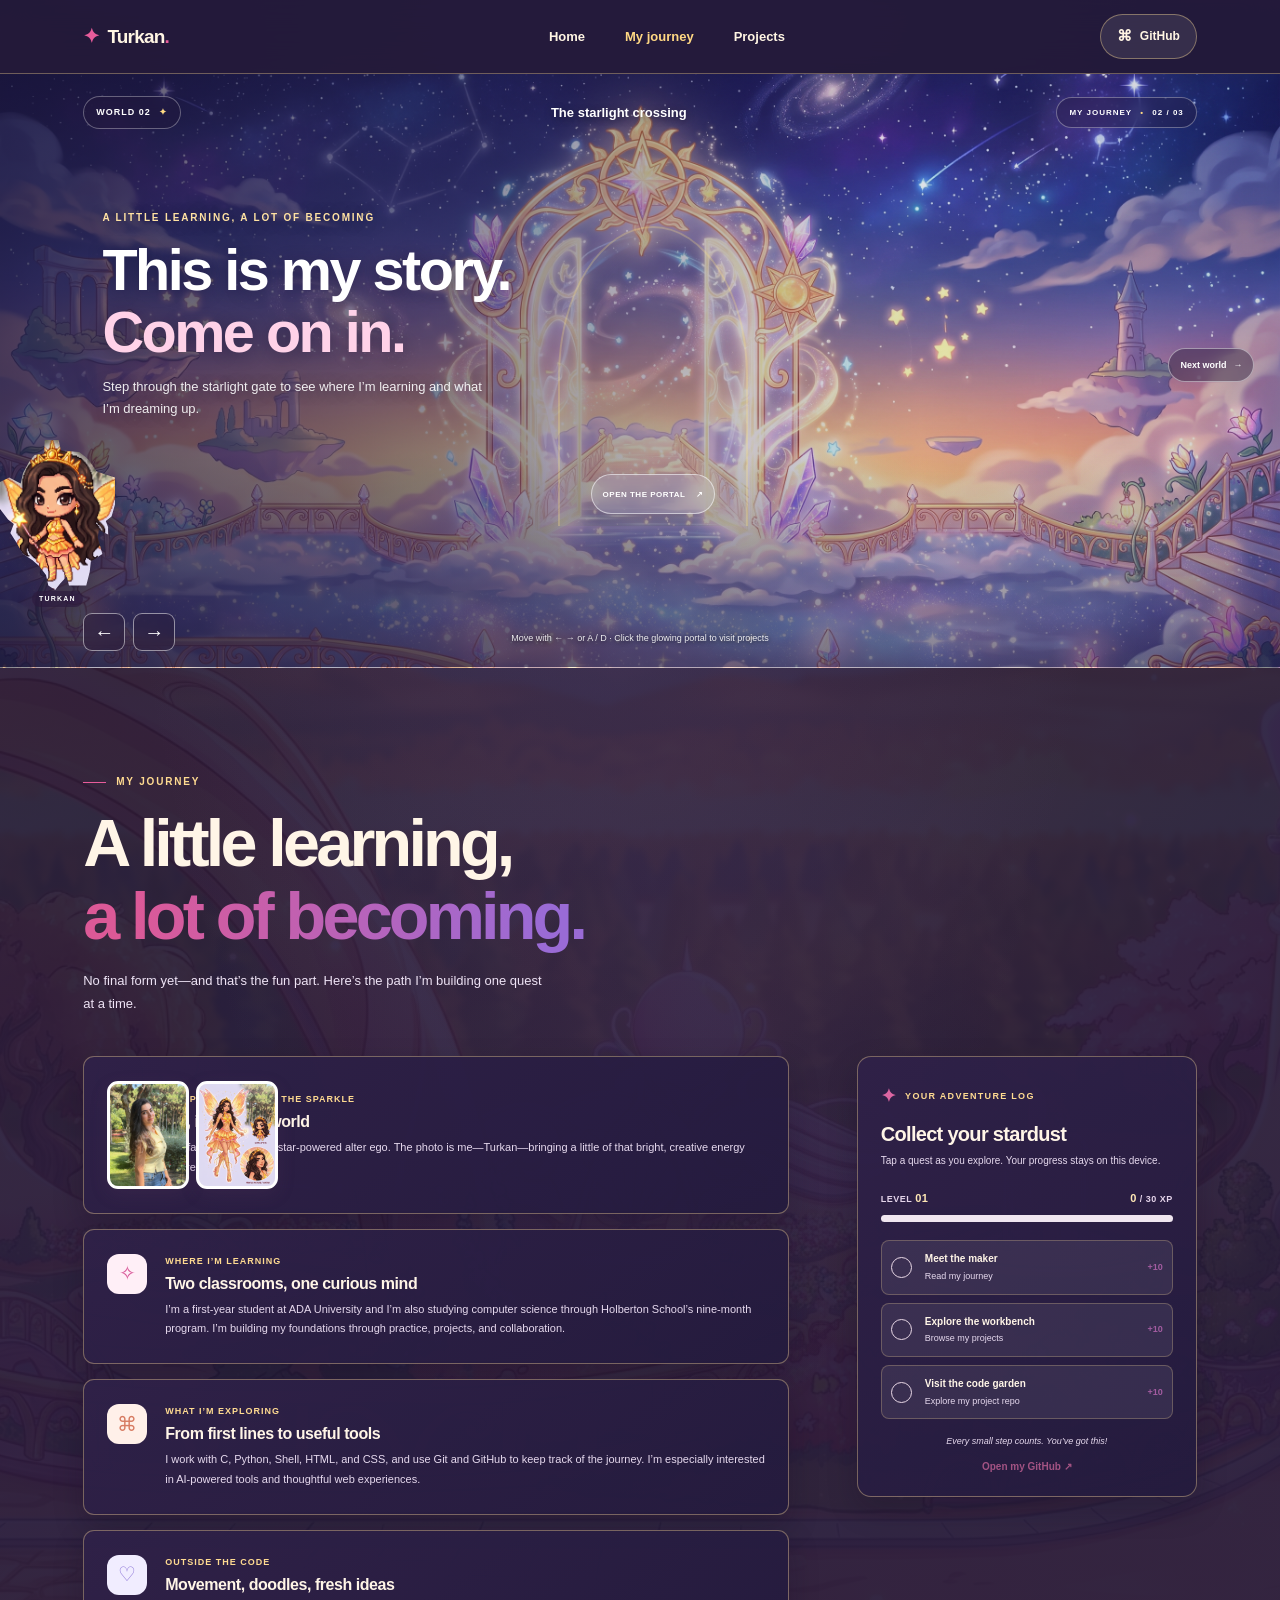
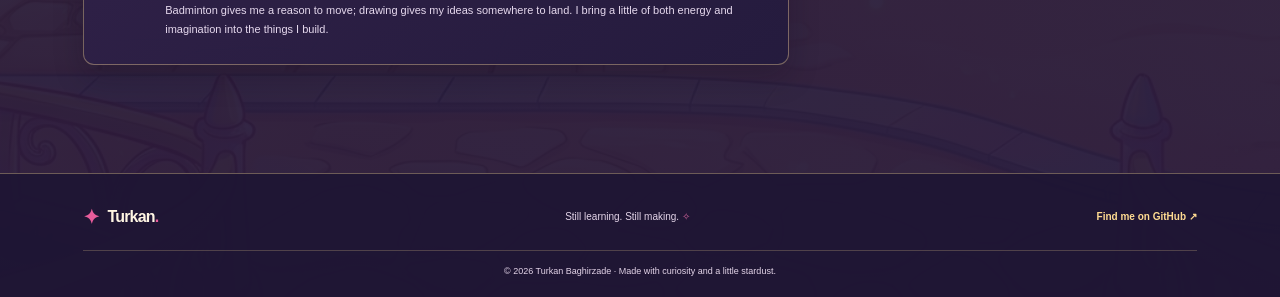
==== about.html @ 83464d4b "add" ====
<!doctype html>
<html lang="en">
  <head>
    <meta charset="utf-8">
    <meta name="viewport" content="width=device-width, initial-scale=1">
    <meta name="theme-color" content="#fff8fc">
    <meta name="description" content="Meet Turkan Baghirzade: a computer science student, builder, and future AI tools creator.">
    <title>My Journey | Turkan Baghirzade</title>
    <link rel="icon" href="assets/fairy-avatar.svg" type="image/svg+xml">
    <link rel="stylesheet" href="styles.css?v=7">
    <script src="script.js" defer></script>
    <script src="game.js?v=5" defer></script>
  </head>
  <body data-stage="about" data-next="projects.html">
    <a class="skip-link" href="#main">Skip to content</a>
    <header class="site-header">
      <a class="wordmark" href="index.html" aria-label="Turkan Baghirzade, home">
        <span class="wordmark-star" aria-hidden="true">✦</span>
        <span>Turkan<span class="wordmark-dot">.</span></span>
      </a>
      <nav class="site-nav" aria-label="Main navigation">
        <a href="index.html">Home</a>
        <a href="about.html" aria-current="page">My journey</a>
        <a href="projects.html">Projects</a>
      </nav>
      <a class="github-link" href="https://github.com/TurkanBaghirzade/TurkanBaghirzade.github.io" target="_blank" rel="noopener noreferrer">
        <span aria-hidden="true">⌘</span> GitHub
      </a>
    </header>

    <main id="main">
      <section class="game-stage portal-stage" aria-labelledby="stage-title">
        <div class="game-hud">
          <span class="world-badge">WORLD 02 <span aria-hidden="true">✦</span></span>
          <span class="hud-title">The starlight crossing</span>
          <span class="hud-progress">MY JOURNEY <span aria-hidden="true">•</span> 02 / 03</span>
        </div>
        <div class="stage-copy">
          <p class="stage-kicker">A little learning, a lot of becoming</p>
          <h1 id="stage-title">This is my story.<br><span>Come on in.</span></h1>
          <p>Step through the starlight gate to see where I’m learning and what I’m dreaming up.</p>
        </div>
        <a class="portal-door" href="projects.html" data-game-link aria-label="Open the magic portal and enter the projects world">
          <span class="portal-ring" aria-hidden="true"></span>
          <span class="portal-label">OPEN THE PORTAL <span aria-hidden="true">↗</span></span>
        </a>
        <div class="fairy-player" data-player role="img" aria-label="Turkan’s sparkly fairy character from her concept art">
          <img src="assets/turkan-fairy.png" alt="">
          <span class="player-name">TURKAN</span>
        </div>
        <div class="stage-controls" aria-label="Fairy movement controls">
          <button type="button" class="move-button" data-move="left" aria-label="Move fairy left">←</button>
          <button type="button" class="move-button" data-move="right" aria-label="Move fairy right">→</button>
        </div>
        <p class="controls-hint" id="controls-hint">Move with ← → or A / D · Click the glowing portal to visit projects</p>
        <a class="edge-hint" href="projects.html" data-game-link>Next world <span aria-hidden="true">→</span></a>
        <p class="stage-live" aria-live="polite"></p>
      </section>
      <section class="journey section-wrap page-section" id="about" aria-labelledby="journey-title">
        <div class="section-heading">
          <p class="eyebrow"><span class="eyebrow-line"></span> My journey</p>
          <h1 class="page-title" id="journey-title">A little learning,<br><span class="gradient-text">a lot of becoming.</span></h1>
          <p class="section-lead">No final form yet—and that’s the fun part. Here’s the path I’m building one quest at a time.</p>
        </div>
        <div class="journey-layout">
          <div class="journey-story">
            <article class="story-card about-photo-card">
              <div class="identity-images" aria-label="Turkan in real life and as a fairy">
                <div class="real-portrait">
                <img src="picture/Turkan.jpeg" alt="Turkan outdoors, wearing a yellow top">
                </div>
                <img class="fairy-reference" src="picture/personality.jpeg" alt="Turkan’s sparkly fairy character concept">
              </div>
              <div>
                <p class="card-kicker">The person behind the sparkle</p>
                <h2>Me, in the real world</h2>
                <p>The fairy is my playful, star-powered alter ego. The photo is me—Turkan—bringing a little of that bright, creative energy into real life.</p>
              </div>
            </article>
            <article class="story-card">
              <span class="story-icon" aria-hidden="true">✧</span>
              <div>
                <p class="card-kicker">Where I’m learning</p>
                <h2>Two classrooms, one curious mind</h2>
                <p>I’m a first-year student at ADA University and I’m also studying computer science through Holberton School’s nine-month program. I’m building my foundations through practice, projects, and collaboration.</p>
              </div>
            </article>
            <article class="story-card">
              <span class="story-icon story-icon-peach" aria-hidden="true">⌘</span>
              <div>
                <p class="card-kicker">What I’m exploring</p>
                <h2>From first lines to useful tools</h2>
                <p>I work with C, Python, Shell, HTML, and CSS, and use Git and GitHub to keep track of the journey. I’m especially interested in AI-powered tools and thoughtful web experiences.</p>
              </div>
            </article>
            <article class="story-card">
              <span class="story-icon story-icon-lilac" aria-hidden="true">♡</span>
              <div>
                <p class="card-kicker">Outside the code</p>
                <h2>Movement, doodles, fresh ideas</h2>
                <p>Badminton gives me a reason to move; drawing gives my ideas somewhere to land. I bring a little of both energy and imagination into the things I build.</p>
              </div>
            </article>
          </div>
          <aside class="quest-panel" aria-labelledby="quest-title">
            <div class="quest-topline"><span class="quest-emblem" aria-hidden="true">✦</span><span>YOUR ADVENTURE LOG</span></div>
            <h2 id="quest-title">Collect your stardust</h2>
            <p class="quest-instructions">Tap a quest as you explore. Your progress stays on this device.</p>
            <div class="level-row"><span>LEVEL <strong id="level-number">01</strong></span><span><strong id="xp-count">0</strong> / 30 XP</span></div>
            <div class="xp-track" role="progressbar" aria-label="Stardust progress to next level" aria-valuemin="0" aria-valuemax="30" aria-valuenow="0" id="xp-progress"><span id="xp-fill"></span></div>
            <div class="quest-list">
              <button class="quest-item" type="button" data-quest="about" data-xp="10" aria-pressed="false">
                <span class="quest-check" aria-hidden="true">✓</span><span><strong>Meet the maker</strong><small>Read my journey</small></span><span class="quest-xp">+10</span>
              </button>
              <button class="quest-item" type="button" data-quest="projects" data-xp="10" aria-pressed="false">
                <span class="quest-check" aria-hidden="true">✓</span><span><strong>Explore the workbench</strong><small>Browse my projects</small></span><span class="quest-xp">+10</span>
              </button>
              <button class="quest-item" type="button" data-quest="github" data-xp="10" aria-pressed="false">
                <span class="quest-check" aria-hidden="true">✓</span><span><strong>Visit the code garden</strong><small>Explore my project repo</small></span><span class="quest-xp">+10</span>
              </button>
            </div>
            <p class="quest-footnote" id="quest-message" aria-live="polite">Every small step counts. You’ve got this!</p>
            <a class="quest-github-link" href="https://github.com/TurkanBaghirzade/TurkanBaghirzade.github.io" target="_blank" rel="noopener noreferrer">Open my GitHub ↗</a>
          </aside>
        </div>
      </section>
    </main>

    <footer class="site-footer">
      <div class="footer-inner">
        <a class="wordmark footer-mark" href="index.html"><span class="wordmark-star" aria-hidden="true">✦</span><span>Turkan<span class="wordmark-dot">.</span></span></a>
        <p>Still learning. Still making. <span aria-hidden="true">✧</span></p>
        <a class="footer-github" href="https://github.com/TurkanBaghirzade/TurkanBaghirzade.github.io" target="_blank" rel="noopener noreferrer">Find me on GitHub ↗</a>
      </div>
      <p class="copyright">© <span id="current-year">2026</span> Turkan Baghirzade · Made with curiosity and a little stardust.</p>
    </footer>
  </body>
</html>
---- styles.css ----
:root {
  color-scheme: light;
  --ink: #292039;
  --muted: #746b81;
  --pink: #e85c9b;
  --pink-dark: #bd4383;
  --lilac: #8970d9;
  --peach: #ffb99f;
  --paper: #fffafd;
  --line: #f0e5f0;
  --display: 'Trebuchet MS', Arial, sans-serif;
  --body: 'Segoe UI', Arial, sans-serif;
}

* { box-sizing: border-box; }
html { scroll-behavior: smooth; scroll-padding-top: 88px; }
body { margin: 0; background: var(--paper); color: var(--ink); font-family: var(--body); font-size: 15px; line-height: 1.65; }
a { color: inherit; }
button { font: inherit; }
.skip-link { position: fixed; z-index: 20; top: 10px; left: 10px; transform: translateY(-150%); padding: 10px 14px; border-radius: 8px; background: var(--ink); color: white; }
.skip-link:focus { transform: translateY(0); }
.site-header { position: sticky; z-index: 10; top: 0; display: flex; height: 74px; align-items: center; justify-content: space-between; padding: 0 max(calc((100vw - 1180px) / 2), 6.5vw); border-bottom: 1px solid rgba(240, 229, 240, .82); background: rgba(255, 250, 253, .91); backdrop-filter: blur(16px); }
.wordmark { display: inline-flex; align-items: center; gap: 8px; color: var(--ink); font-family: var(--display); font-size: 19px; font-weight: 800; letter-spacing: -.8px; text-decoration: none; }
.wordmark-star { color: var(--pink); font-size: 20px; }
.wordmark-dot { color: var(--pink); }
.site-nav { display: flex; gap: 40px; margin-left: 65px; }
.site-nav a { color: #61576d; font-size: 13px; font-weight: 600; text-decoration: none; transition: color .2s ease; }
.site-nav a:hover, .site-nav a:focus-visible { color: var(--pink-dark); }
.site-nav a[aria-current="page"] { color: var(--pink-dark); }
.github-link { display: flex; align-items: center; gap: 8px; padding: 9px 16px; border: 1px solid #e8dce9; border-radius: 30px; background: #fff; color: var(--ink); font-size: 12px; font-weight: 700; text-decoration: none; transition: border-color .2s ease, transform .2s ease; }
.github-link:hover { transform: translateY(-2px); border-color: var(--pink); }
.github-link span { font-size: 15px; }
.section-wrap { width: min(1120px, 87%); margin: 0 auto; }
.hero { position: relative; display: grid; min-height: 644px; grid-template-columns: 1.02fr .98fr; align-items: center; gap: 26px; padding-top: 34px; padding-bottom: 78px; }
.hero-copy { position: relative; z-index: 1; padding-bottom: 18px; }
.eyebrow { display: flex; align-items: center; gap: 10px; margin: 0 0 22px; color: #a64b82; font-size: 10px; font-weight: 700; letter-spacing: 1.8px; text-transform: uppercase; }
.eyebrow-line { display: inline-block; width: 23px; height: 1px; background: var(--pink); }
h1, h2, h3, p { margin-top: 0; }
h1, h2, h3 { font-family: var(--display); }
h1 { margin-bottom: 22px; font-size: clamp(44px, 5.2vw, 68px); font-weight: 800; letter-spacing: -3.8px; line-height: 1.1; }
.page-title { margin-bottom: 16px; }
.gradient-text { background: linear-gradient(95deg, #dc5997 10%, #9a6bd6 92%); background-clip: text; -webkit-text-fill-color: transparent; }
.hero-intro { max-width: 430px; margin-bottom: 28px; color: #716779; font-size: 15px; line-height: 1.9; }
.hero-actions { display: flex; align-items: center; gap: 26px; }
.button { display: inline-flex; min-height: 47px; align-items: center; justify-content: center; gap: 12px; padding: 0 20px; border-radius: 7px; font-size: 12px; font-weight: 700; text-decoration: none; transition: transform .2s ease, box-shadow .2s ease; }
.button-primary { background: linear-gradient(110deg, #e95d9e, #c15fc1); box-shadow: 0 8px 20px rgba(211, 81, 151, .2); color: white; }
.button-primary:hover { transform: translateY(-2px); box-shadow: 0 10px 24px rgba(211, 81, 151, .3); }
.text-link { color: #675a71; font-size: 12px; font-weight: 700; text-decoration: none; }
.text-link span { margin-left: 6px; color: var(--pink); }
.hero-note { display: flex; align-items: center; gap: 9px; margin-top: 36px; color: #887b8d; font-size: 11px; }
.note-icon { color: #d26aad; font-size: 20px; }
.hero-art { position: relative; display: grid; min-height: 480px; place-items: center; overflow: hidden; }
.portrait-frame { position: relative; z-index: 1; width: min(340px, 75%); padding: 11px 11px 0; overflow: hidden; border: 1px solid #f1deed; border-radius: 48% 48% 28px 28px; background: linear-gradient(155deg, #f8e9f8, #fff1e9 74%); box-shadow: 0 25px 65px rgba(160, 104, 151, .13); transform: rotate(2deg); }
.portrait-frame img { display: block; width: 100%; aspect-ratio: 1 / 1.12; object-fit: cover; border-radius: 48% 48% 18px 18px; }
.portrait-caption { position: absolute; right: 0; bottom: 0; left: 0; display: flex; align-items: center; justify-content: center; gap: 8px; padding: 12px 5px 13px; background: rgba(255, 250, 253, .92); color: #716779; font-size: 9px; font-weight: 600; letter-spacing: .2px; }
.status-dot { width: 6px; height: 6px; border-radius: 50%; background: #85bd8b; box-shadow: 0 0 0 3px #e6f4e7; }
.orbit { position: absolute; border: 1px solid rgba(216, 145, 197, .37); border-radius: 50%; }
.orbit-one { width: 430px; height: 285px; transform: rotate(-35deg); }
.orbit-two { width: 390px; height: 320px; border-color: rgba(244, 181, 155, .42); transform: rotate(42deg); }
.sparkle { position: absolute; z-index: 2; color: var(--pink); text-shadow: 0 4px 14px rgba(226, 96, 163, .25); }
.sparkle-one { top: 47px; right: 18%; font-size: 25px; }
.sparkle-two { top: 110px; left: 11%; color: #b393e8; font-size: 32px; }
.sparkle-three { right: 10%; bottom: 98px; color: #f1a278; font-size: 22px; }
.floating-chip { position: absolute; z-index: 3; display: flex; align-items: center; gap: 7px; padding: 10px 13px; border: 1px solid rgba(241, 220, 237, .9); border-radius: 9px; background: rgba(255, 255, 255, .91); box-shadow: 0 9px 30px rgba(96, 68, 96, .08); color: #61576d; font-size: 10px; font-weight: 700; }
.floating-chip span { color: var(--pink); font-size: 16px; }
.chip-code { top: 22%; right: 1%; transform: rotate(4deg); }
.chip-magic { bottom: 17%; left: 1%; transform: rotate(-4deg); }
.scroll-cue { position: absolute; bottom: 20px; left: 0; display: flex; align-items: center; gap: 10px; color: #94899a; font-size: 8px; font-weight: 700; letter-spacing: 1.5px; text-decoration: none; }
.scroll-cue span { width: 23px; height: 1px; background: #d8a2c6; }
.game-stage { position: relative; height: clamp(480px, 58vw, 680px); min-height: 480px; overflow: hidden; isolation: isolate; background-color: #32274e; background-image: linear-gradient(90deg, rgba(27, 21, 54, .74) 0%, rgba(35, 25, 62, .48) 39%, rgba(35, 25, 62, .12) 72%, rgba(35, 25, 62, .2) 100%), linear-gradient(0deg, rgba(30, 21, 51, .5), transparent 36%), var(--stage-image); background-position: center; background-size: cover; background-repeat: no-repeat; color: #fff; animation: stage-arrive .45s ease-out both; }
@keyframes stage-arrive { from { opacity: .35; } to { opacity: 1; } }
.game-hud { position: absolute; z-index: 7; top: 22px; right: 6.5%; left: 6.5%; display: flex; align-items: center; justify-content: space-between; gap: 12px; }
.world-badge, .hud-progress { padding: 8px 12px; border: 1px solid rgba(255,255,255,.32); border-radius: 30px; background: rgba(36, 24, 58, .38); color: #fff; font-size: 9px; font-weight: 800; letter-spacing: 1px; backdrop-filter: blur(7px); }
.world-badge span { margin-left: 5px; color: #ffda83; }
.hud-title { color: #fff; font-family: var(--display); font-size: 13px; font-weight: 700; text-shadow: 0 2px 9px rgba(0,0,0,.4); }
.hud-progress { font-size: 8px; }
.hud-progress span { padding: 0 5px; color: #ffda83; }
.stage-copy { position: absolute; z-index: 5; top: 23%; left: 8%; width: min(440px, 42%); text-shadow: 0 2px 16px rgba(18, 12, 42, .42); }
.stage-kicker { margin-bottom: 12px; color: #ffe2a2; font-size: 10px; font-weight: 800; letter-spacing: 1.8px; text-transform: uppercase; }
.stage-copy h1 { margin-bottom: 13px; color: #fff; font-size: clamp(36px, 4.5vw, 58px); letter-spacing: -2.5px; line-height: 1.08; }
.stage-copy h1 span { color: #ffd2e8; }
.stage-copy > p:not(.stage-kicker) { max-width: 390px; margin-bottom: 20px; color: rgba(255,255,255,.9); font-size: 13px; line-height: 1.7; }
.stage-link, .portal-label { display: inline-flex; min-height: 40px; align-items: center; gap: 10px; padding: 0 16px; border: 1px solid rgba(255,255,255,.54); border-radius: 30px; background: rgba(255,255,255,.17); box-shadow: 0 0 24px rgba(255,218,131,.2); color: #fff; font-size: 10px; font-weight: 800; letter-spacing: .5px; text-decoration: none; backdrop-filter: blur(8px); transition: background .2s ease, box-shadow .2s ease, transform .2s ease; }
.stage-link:hover, .stage-link:focus-visible, .portal-door:hover .portal-label, .portal-door:focus-visible .portal-label { transform: translateY(-2px); background: rgba(255,255,255,.3); box-shadow: 0 0 32px rgba(255,218,131,.5); }
.fairy-player { position: absolute; z-index: 6; bottom: 60px; left: 0; display: grid; width: 98px; justify-items: center; will-change: transform; filter: drop-shadow(0 7px 8px rgba(35, 22, 46, .32)); transition: filter .2s ease; }
.fairy-player img { display: block; width: 115px; height: 150px; object-fit: fill; clip-path: polygon(39% 0, 51% 0, 53% 7%, 69% 8%, 77% 13%, 84% 21%, 100% 25%, 100% 43%, 97% 51%, 92% 54%, 94% 58%, 94% 63%, 86% 60%, 85% 65%, 89% 76%, 79% 81%, 78% 88%, 75% 97%, 60% 97%, 58% 91%, 52% 96%, 48% 100%, 42% 97%, 40% 90%, 34% 84%, 28% 80%, 20% 76%, 14% 68%, 9% 62%, 12% 56%, 7% 53%, 0 46%, 0 28%, 8% 25%, 18% 29%, 20% 22%, 25% 15%, 30% 10%, 38% 9%); animation: fairy-float 1.8s ease-in-out infinite; }
.fairy-player.is-moving img { animation-duration: .65s; }
.fairy-player.faces-left img { animation-name: fairy-float-left; }
.player-name { margin-top: 1px; padding: 2px 7px; border-radius: 20px; background: rgba(45, 28, 63, .67); color: #fff; font-size: 7px; font-weight: 800; letter-spacing: 1.2px; }
@keyframes fairy-float { 0%,100% { transform: translateY(0) rotate(-2deg); } 50% { transform: translateY(-6px) rotate(2deg); } }
@keyframes fairy-float-left { 0%,100% { transform: translateY(0) rotate(-2deg) scaleX(-1); } 50% { transform: translateY(-6px) rotate(2deg) scaleX(-1); } }
.stage-controls { position: absolute; z-index: 8; bottom: 16px; left: 6.5%; display: flex; gap: 8px; }
.move-button { display: grid; width: 42px; height: 38px; place-items: center; border: 1px solid rgba(255,255,255,.5); border-radius: 9px; background: rgba(40, 27, 58, .45); color: #fff; cursor: pointer; font-size: 20px; font-weight: 700; backdrop-filter: blur(8px); touch-action: none; }
.move-button:hover, .move-button:focus-visible, .move-button.is-active { background: rgba(224, 96, 163, .76); }
.controls-hint { position: absolute; z-index: 7; right: 19%; bottom: 21px; left: 19%; margin: 0; color: rgba(255,255,255,.9); font-size: 9px; text-align: center; text-shadow: 0 1px 5px rgba(0,0,0,.7); }
.edge-hint { position: absolute; z-index: 7; right: 2%; bottom: 48%; display: flex; align-items: center; gap: 7px; padding: 9px 11px; border: 1px solid rgba(255,255,255,.45); border-radius: 22px; background: rgba(35, 24, 56, .42); color: #fff; font-size: 9px; font-weight: 700; text-decoration: none; backdrop-filter: blur(8px); }
.edge-hint:hover { background: rgba(214, 88, 158, .78); }
.stage-live { position: absolute; width: 1px; height: 1px; overflow: hidden; clip: rect(0, 0, 0, 0); white-space: nowrap; }
.magic-trail { position: fixed; z-index: 40; pointer-events: none; color: #fff1ad; text-shadow: 0 0 12px #fff, 0 0 22px #ff9fdf; animation: magic-pop .72s ease-out forwards; }
@keyframes magic-pop { from { opacity: .95; transform: translate(-50%,-50%) scale(.6) rotate(0); } to { opacity: 0; transform: translate(-50%,-150%) scale(1.7) rotate(90deg); } }
.portal-door { position: absolute; z-index: 5; top: 51%; left: 51%; display: grid; width: clamp(100px, 15vw, 190px); height: clamp(150px, 26vw, 300px); place-items: end center; border-radius: 50% 50% 8px 8px; color: white; text-decoration: none; transform: translate(-50%, -50%); }
.portal-ring { position: absolute; inset: 0; border: 2px solid rgba(255, 227, 156, .6); border-bottom: 0; border-radius: 50% 50% 0 0; box-shadow: 0 0 28px rgba(254, 209, 255, .46), inset 0 0 26px rgba(255, 244, 202, .32); opacity: .55; transition: opacity .25s ease, box-shadow .25s ease, transform .5s ease; }
.portal-label { position: relative; z-index: 1; margin-bottom: 12px; padding: 0 11px; font-size: 8px; white-space: nowrap; }
.portal-door:hover .portal-ring, .portal-door:focus-visible .portal-ring, .portal-door.is-opening .portal-ring { transform: scale(1.09); border-color: #fff5bf; box-shadow: 0 0 55px 18px rgba(255, 231, 167, .75), inset 0 0 36px rgba(255,255,255,.8); opacity: 1; }
.stage-transition { position: fixed; z-index: 30; inset: 0; background: #211732; opacity: 0; pointer-events: none; transition: opacity .42s ease; }
.stage-transition.is-active { opacity: 1; pointer-events: auto; }
.game-stage.is-leaving { filter: brightness(1.15); }
.identity-images { display: flex; align-items: center; gap: 7px; }
.real-portrait, .fairy-reference { position: relative; width: 82px; height: 108px; overflow: hidden; flex: 0 0 82px; border: 3px solid #fff; border-radius: 11px; background: #f9eaf4; box-shadow: 0 6px 18px rgba(107, 67, 99, .15); }
.real-portrait img { position: absolute; inset: 0; width: 100%; height: 100%; object-fit: cover; object-position: center; }
.fairy-reference { object-fit: cover; object-position: 18% center; }
.about-photo-card { grid-template-columns: 170px 1fr; align-items: center; }
.home-welcome { padding-top: 54px; padding-bottom: 62px; }
.home-identity { display: grid; max-width: 760px; grid-template-columns: 150px 1fr; align-items: center; gap: 25px; }
.home-identity > img { display: block; width: 150px; height: 180px; border: 5px solid white; border-radius: 14px; object-fit: cover; box-shadow: 0 9px 28px rgba(104, 70, 111, .12); }
.home-identity > div > p:not(.eyebrow) { max-width: 540px; color: var(--muted); font-size: 13px; line-height: 1.8; }
.page-section { padding-top: 78px; }
.page-projects { padding-top: 72px; }
.intro-strip { display: flex; min-height: 76px; align-items: center; justify-content: center; gap: clamp(25px, 8vw, 120px); padding: 12px 5%; border-top: 1px solid #f4e9f1; border-bottom: 1px solid #f4e9f1; background: #fff; }
.intro-strip div { display: flex; align-items: center; gap: 9px; color: #62586a; font-size: 11px; font-weight: 600; white-space: nowrap; }
.strip-number { color: #d567a1; font-family: var(--display); font-size: 10px; font-weight: 800; }
.journey { padding-top: 106px; padding-bottom: 108px; }
.section-heading { max-width: 570px; margin-bottom: 40px; }
.section-heading .eyebrow, .projects-heading .eyebrow { margin-bottom: 16px; }
h2 { margin-bottom: 16px; font-size: clamp(34px, 4vw, 48px); font-weight: 800; letter-spacing: -2.2px; line-height: 1.19; }
.section-lead { max-width: 470px; margin-bottom: 0; color: var(--muted); font-size: 13px; line-height: 1.8; }
.journey-layout { display: grid; grid-template-columns: 1fr 340px; align-items: start; gap: 68px; }
.journey-story { display: grid; gap: 15px; }
.story-card { display: grid; grid-template-columns: 42px 1fr; gap: 16px; padding: 24px 23px; border: 1px solid #f0e5ef; border-radius: 11px; background: #fff; box-shadow: 0 7px 24px rgba(78, 51, 76, .025); }
.story-icon { display: grid; width: 40px; height: 40px; place-items: center; border-radius: 12px; background: #ffeff7; color: #d95799; font-size: 20px; }
.story-icon-peach { background: #fff0e9; color: #d77b62; }
.story-icon-lilac { background: #f1edff; color: #8d75d7; }
.card-kicker { margin-bottom: 5px; color: #a04f81; font-size: 9px; font-weight: 700; letter-spacing: 1px; text-transform: uppercase; }
.story-card h2, .story-card h3 { margin-bottom: 7px; font-size: 16px; letter-spacing: -.45px; }
.story-card p:last-child { margin-bottom: 0; color: #746b7d; font-size: 11px; line-height: 1.8; }
.quest-panel { padding: 25px 23px 20px; border: 1px solid #ead9f0; border-radius: 14px; background: linear-gradient(145deg, #fff 0%, #fff8fc 58%, #fbf5ff 100%); box-shadow: 0 14px 36px rgba(104, 70, 111, .08); }
.quest-topline { display: flex; align-items: center; gap: 8px; color: #ad679c; font-size: 9px; font-weight: 800; letter-spacing: 1.3px; }
.quest-emblem { color: #dc66a2; font-size: 18px; }
.quest-panel h2, .quest-panel h3 { margin: 12px 0 5px; font-size: 20px; letter-spacing: -.7px; }
.quest-instructions { margin-bottom: 20px; color: #83788c; font-size: 10px; line-height: 1.7; }
.level-row { display: flex; justify-content: space-between; margin-bottom: 8px; color: #8c8091; font-size: 9px; font-weight: 700; letter-spacing: .5px; }
.level-row strong { color: #62536e; font-size: 11px; }
.xp-track { height: 7px; overflow: hidden; border-radius: 9px; background: #f0e6f0; }
.xp-track span { display: block; width: 0; height: 100%; border-radius: inherit; background: linear-gradient(90deg, #ea6aa5, #a27bdf); transition: width .45s ease; }
.quest-list { display: grid; gap: 8px; margin-top: 18px; }
.quest-item { display: grid; width: 100%; grid-template-columns: 25px 1fr auto; align-items: center; gap: 9px; padding: 10px 9px; border: 1px solid #f1e7f1; border-radius: 8px; background: #fff; color: var(--ink); cursor: pointer; text-align: left; transition: border-color .2s ease, transform .2s ease, background .2s ease; }
.quest-item { text-decoration: none; }
.quest-item:hover { transform: translateY(-1px); border-color: #e5bfda; }
.quest-check { display: grid; width: 21px; height: 21px; place-items: center; border: 1px solid #e9d8e6; border-radius: 50%; color: transparent; font-size: 12px; }
.quest-item > span:nth-child(2) { display: grid; gap: 1px; }
.quest-item strong { font-size: 10px; }
.quest-item small { color: #8b8090; font-size: 9px; }
.quest-xp { color: #a25ca0; font-size: 9px; font-weight: 800; }
.quest-item[aria-pressed="true"] { border-color: #e8cce1; background: #fff7fc; }
.quest-item[aria-pressed="true"] .quest-check { border-color: #d966a3; background: #d966a3; color: #fff; }
.quest-item[aria-pressed="true"] .quest-xp { color: #9c8b9b; }
.quest-footnote { margin: 15px 0 0; color: #977593; font-size: 9px; font-style: italic; text-align: center; }
.quest-github-link { display: block; margin-top: 10px; color: #a35383; font-size: 10px; font-weight: 700; text-align: center; text-decoration: none; }
.quest-github-link:hover { color: var(--pink-dark); text-decoration: underline; }
.projects-section { padding: 94px 0 92px; background: linear-gradient(180deg, #fff5fa 0%, #fffafd 50%, #fff8f4 100%); }
.projects-heading { display: flex; align-items: end; justify-content: space-between; gap: 50px; margin-bottom: 40px; }
.projects-heading .section-lead { max-width: 350px; padding-bottom: 7px; }
.project-grid { display: grid; grid-template-columns: repeat(3, 1fr); gap: 18px; align-items: stretch; }
.project-card { overflow: hidden; border: 1px solid #f0e5ed; border-radius: 11px; background: white; box-shadow: 0 7px 22px rgba(83, 55, 74, .035); transition: transform .25s ease, box-shadow .25s ease; }
.project-card:hover { transform: translateY(-4px); box-shadow: 0 13px 28px rgba(83, 55, 74, .1); }
.project-visual { position: relative; display: flex; height: 155px; align-items: center; justify-content: center; overflow: hidden; }
.visual-bottom { position: absolute; z-index: 2; bottom: 14px; left: 18px; color: rgba(66, 44, 71, .66); font-family: var(--display); font-size: 9px; font-weight: 800; letter-spacing: 2px; }
.visual-emoji { position: absolute; top: 19px; right: 22px; color: #e7599a; font-size: 20px; }
.visual-gogarabakh { background: linear-gradient(135deg, #e8f4eb, #d6ecdf 54%, #f6e5d5); }
.visual-orbit { position: absolute; border: 1px solid rgba(84, 139, 113, .32); border-radius: 50%; }
.orbit-a { width: 190px; height: 95px; transform: rotate(-26deg); }
.orbit-b { width: 150px; height: 116px; border-color: rgba(209, 146, 104, .5); transform: rotate(34deg); }
.visual-star { position: relative; z-index: 1; color: #76a883; font-size: 48px; }
.visual-label { position: absolute; bottom: 53px; color: #56866a; font-size: 8px; font-weight: 800; letter-spacing: 2px; }
.visual-career { background: linear-gradient(140deg, #f5eafa, #e5e0fa 65%, #fae7ef); }
.career-orb { position: absolute; width: 106px; height: 106px; border: 1px solid #a68aca; border-radius: 50%; box-shadow: 0 0 0 12px rgba(165, 135, 206, .1), 0 0 0 25px rgba(165, 135, 206, .07); }
.career-lines { width: 66px; height: 2px; background: #9b79c9; box-shadow: 0 9px #ad94d1, 0 -9px #ad94d1; }
.visual-encore { background: linear-gradient(145deg, #ffe9e8, #ffd8dc 55%, #f0dcf4); }
.encore-disc { width: 99px; height: 99px; border: 1px solid rgba(188, 94, 135, .7); border-radius: 50%; background: repeating-radial-gradient(circle, rgba(210, 115, 149, .14) 0 2px, transparent 3px 9px); box-shadow: 0 10px 24px rgba(142, 79, 110, .1); }
.encore-spark { position: absolute; color: #b95d8b; font-size: 27px; }
.visual-business { background: linear-gradient(140deg, #fff0d9, #ffe4c5 55%, #fff2df); }
.business-sun { position: absolute; top: 24px; width: 55px; height: 55px; border-radius: 50%; background: #f5bf75; box-shadow: 0 0 0 13px rgba(245, 191, 117, .2); }
.business-bars { position: absolute; bottom: 42px; display: flex; height: 38px; align-items: end; gap: 6px; }
.business-bars i { width: 14px; border-radius: 3px 3px 0 0; background: #d99970; }
.business-bars i:nth-child(1) { height: 18px; }.business-bars i:nth-child(2) { height: 29px; }.business-bars i:nth-child(3) { height: 38px; }
.visual-logic { background: linear-gradient(140deg, #e4f2f4, #dce8f4 55%, #eee4f4); }
.logic-gate { position: relative; z-index: 1; display: grid; width: 76px; height: 58px; place-items: center; border: 2px solid #758cae; border-radius: 8px 32px 32px 8px; color: #647d9f; font-family: var(--display); font-size: 12px; font-weight: 800; }
.logic-wire { position: absolute; left: 20%; width: 24%; height: 1px; background: #778eae; }
.wire-one { top: 59px; }.wire-two { top: 96px; }
.logic-output { position: absolute; right: 20%; width: 24%; height: 1px; background: #778eae; }
.visual-robot { background: linear-gradient(140deg, #e5f0fa, #d7e8f6 55%, #ece9fa); }
.robot-head { position: absolute; top: 33px; display: flex; width: 66px; height: 43px; align-items: center; justify-content: center; gap: 13px; border: 2px solid #7d8eb4; border-radius: 14px; background: #eff5fc; }
.robot-head i { width: 7px; height: 7px; border-radius: 50%; background: #9b76bd; }
.robot-body { position: absolute; top: 81px; width: 49px; height: 42px; border: 2px solid #7d8eb4; border-radius: 8px 8px 14px 14px; background: #eff5fc; }
.visual-hour { background: linear-gradient(140deg, #fae9f4, #f2e2f8 55%, #ffe9dd); }
.hour-clock { display: flex; width: 78px; height: 78px; align-items: center; justify-content: center; flex-direction: column; border: 2px solid #bf82b0; border-radius: 50%; color: #a7609a; font-family: var(--display); font-size: 21px; font-weight: 800; line-height: 1.1; }
.hour-clock span { font-family: var(--body); font-size: 9px; font-weight: 600; }
.hour-spark { position: absolute; right: 32%; top: 34px; color: #e56ca5; font-size: 20px; }
.project-content { padding: 17px 18px 18px; }
.project-meta { display: flex; justify-content: space-between; gap: 8px; margin-bottom: 11px; color: #a16f95; font-size: 8px; font-weight: 800; letter-spacing: 1px; }
.project-content h2, .project-content h3 { margin-bottom: 8px; font-size: 17px; letter-spacing: -.55px; line-height: 1.35; }
.project-content > p { min-height: 59px; margin-bottom: 17px; color: #776d7f; font-size: 10px; line-height: 1.75; }
.project-footer { display: flex; align-items: center; justify-content: space-between; gap: 8px; padding-top: 12px; border-top: 1px solid #f3ebf2; }
.role-badge { display: inline-block; max-width: calc(100% - 25px); padding: 5px 8px; border-radius: 5px; background: #fff3f8; color: #a35383; font-size: 8px; font-weight: 700; }
.project-mark { color: #c274a4; font-size: 16px; }
.upcoming-badge { background: #f3f0fb; color: #8874b8; }
.project-upcoming { border-style: dashed; }
.projects-note { margin: 27px 0 0; color: #958a99; font-size: 10px; text-align: center; }
.projects-note span { color: #d56aa5; }
.site-footer { padding: 27px 6.5% 18px; border-top: 1px solid #f0e5ef; background: #fff; }
.footer-inner { display: flex; max-width: 1180px; align-items: center; justify-content: space-between; margin: 0 auto; }
.footer-mark { font-size: 16px; }
.footer-inner p { margin: 0; color: #827789; font-size: 10px; }
.footer-inner p span { color: #da66a1; }
.footer-github { color: #8e5580; font-size: 10px; font-weight: 700; text-decoration: none; }
.copyright { max-width: 1180px; margin: 16px auto 0; padding-top: 13px; border-top: 1px solid #f4edf3; color: #a096a4; font-size: 9px; text-align: center; }

body[data-stage] { min-height: 100vh; background-color: #211732; background-image: radial-gradient(ellipse at 48% 0%, rgba(146, 97, 155, .25), transparent 56%), linear-gradient(rgba(28, 20, 52, .88), rgba(38, 24, 58, .94)), url("picture/background.jpeg"); background-position: center top; background-size: cover; background-repeat: no-repeat; }
body[data-stage] .site-header { border-bottom-color: rgba(255, 222, 151, .35); background: rgba(34, 24, 57, .92); }
body[data-stage] .wordmark, body[data-stage] .site-nav a, body[data-stage] .github-link { color: #fff5e3; }
body[data-stage] .site-nav a[aria-current="page"] { color: #ffd883; }
body[data-stage] .github-link { border-color: rgba(255, 222, 151, .4); background: rgba(255, 255, 255, .09); }
body[data-stage] .game-stage { height: min(66vh, 640px); min-height: 480px; border-bottom: 1px solid rgba(255, 224, 161, .35); }
body[data-stage="home"] .game-stage { --stage-image: url("picture/background.jpeg"); }
body[data-stage="about"] .game-stage { --stage-image: url("picture/home.jpeg"); }
body[data-stage="projects"] .game-stage { --stage-image: url("picture/projects.jpeg"); }
body[data-stage] .intro-strip { border-color: rgba(255, 222, 151, .3); background: rgba(35, 25, 57, .78); }
body[data-stage] .intro-strip div { color: #fff0d3; }
body[data-stage] .strip-number { color: #ffd782; }
body[data-stage] .home-welcome { width: min(1120px, 87%); margin: 34px auto 56px; padding: 26px; border: 1px solid rgba(255, 222, 151, .42); border-radius: 16px; background: rgba(35, 25, 57, .83); box-shadow: 0 16px 45px rgba(13, 9, 29, .28); }
body[data-stage] .home-identity > div > p:not(.eyebrow) { color: #f2e7fb; }
body[data-stage] .home-welcome .eyebrow, body[data-stage] .section-heading .eyebrow, body[data-stage] .projects-heading .eyebrow { color: #ffdb91; }
body[data-stage] .journey { color: #fff5e7; }
body[data-stage] .journey .section-lead, body[data-stage] .projects-heading .section-lead { color: #eee3f5; }
body[data-stage] .story-card, body[data-stage] .quest-panel { border-color: rgba(255, 222, 151, .38); background: linear-gradient(145deg, rgba(47, 33, 72, .96), rgba(36, 27, 62, .96)); color: #fff5e7; box-shadow: 0 12px 30px rgba(12, 8, 28, .22); }
body[data-stage] .story-card p:last-child, body[data-stage] .quest-instructions { color: #e6d9ee; }
body[data-stage] .story-card h2, body[data-stage] .quest-panel h2 { color: #fff5e7; }
body[data-stage] .card-kicker, body[data-stage] .quest-topline { color: #ffdb91; }
body[data-stage] .quest-panel .level-row { color: #e4d4ea; }
body[data-stage] .quest-panel .level-row strong { color: #ffe8b5; }
body[data-stage] .quest-item { border-color: rgba(255, 222, 151, .25); background: rgba(255, 255, 255, .08); color: #fff5e7; }
body[data-stage] .quest-item small, body[data-stage] .quest-footnote { color: #e6d9ee; }
body[data-stage] .quest-item[aria-pressed="true"] { background: rgba(219, 94, 157, .2); }
body[data-stage] .projects-section { background: transparent; color: #fff5e7; }
body[data-stage] .project-card { border-color: rgba(255, 222, 151, .36); background: linear-gradient(155deg, rgba(49, 34, 76, .97), rgba(35, 27, 61, .97)); color: #fff5e7; box-shadow: 0 12px 32px rgba(12, 8, 28, .24); }
body[data-stage] .project-content h2, body[data-stage] .project-content h3 { color: #fff6e8; }
body[data-stage] .project-content > p { color: #e8dced; }
body[data-stage] .project-footer { border-top-color: rgba(255, 222, 151, .2); }
body[data-stage] .project-meta { color: #ffdb91; }
body[data-stage] .projects-note { color: #f0dfef; }
body[data-stage] .site-footer { border-top-color: rgba(255, 222, 151, .35); background: rgba(30, 21, 51, .92); color: #fff1d8; }
body[data-stage] .footer-inner p, body[data-stage] .copyright { color: #e4d5e9; }
body[data-stage] .copyright { border-top-color: rgba(255, 222, 151, .22); }
body[data-stage] .footer-github { color: #ffdb91; }

@media (max-width: 850px) {
  .site-header { padding-right: 5%; padding-left: 5%; }
  .hero { min-height: 590px; grid-template-columns: 1fr .9fr; }
  .hero-art { min-height: 390px; }
  .portrait-frame { width: min(300px, 80%); }
  .orbit-one { width: 330px; height: 230px; }
  .orbit-two { width: 310px; height: 245px; }
  .chip-code { right: -3%; }
  .chip-magic { left: -5%; }
  .journey-layout { grid-template-columns: 1fr 300px; gap: 25px; }
  .project-grid { grid-template-columns: repeat(2, 1fr); }
  .stage-copy { left: 6%; width: 46%; }
  .stage-copy h1 { font-size: clamp(36px, 5vw, 48px); }
  .portal-door { left: 53%; }
}
@media (max-width: 620px) {
  html { scroll-padding-top: 72px; }
  .site-header { height: 64px; }
  .wordmark { font-size: 17px; }
  .site-nav { gap: 14px; margin-left: 0; }
  .site-nav a { font-size: 10px; }
  .github-link { padding: 8px 10px; font-size: 0; }
  .github-link span { font-size: 15px; }
  .hero { min-height: auto; grid-template-columns: 1fr; gap: 0; padding-top: 74px; padding-bottom: 72px; }
  .hero-copy { padding-bottom: 0; }
  h1 { font-size: clamp(44px, 12vw, 61px); letter-spacing: -2.8px; }
  .hero-intro { max-width: 490px; font-size: 14px; }
  .hero-art { min-height: 410px; margin-top: 13px; }
  .portrait-frame { width: min(300px, 73%); }
  .orbit-one { width: min(400px, 100%); height: 252px; }
  .orbit-two { width: min(365px, 95%); height: 280px; }
  .chip-code { top: 17%; right: 0; }
  .chip-magic { bottom: 12%; left: 0; }
  .scroll-cue { bottom: 21px; }
  .intro-strip { justify-content: flex-start; gap: 18px 24px; flex-wrap: wrap; padding: 17px 7%; }
  .intro-strip div { font-size: 10px; }
  .home-identity { grid-template-columns: 100px 1fr; align-items: start; gap: 14px; }
  .home-identity > img { width: 100px; height: 128px; }
  .journey { padding-top: 75px; padding-bottom: 76px; }
  .journey-layout { grid-template-columns: 1fr; gap: 24px; }
  .story-card { padding: 20px 17px; }
  .quest-panel { max-width: 440px; }
  .projects-section { padding: 72px 0; }
  .projects-heading { display: block; margin-bottom: 30px; }
  .projects-heading .section-lead { margin-top: 14px; }
  .project-grid { gap: 13px; }
  .project-visual { height: 135px; }
  .project-content { padding: 14px 13px; }
  .project-content h2, .project-content h3 { font-size: 15px; }
  .project-content > p { min-height: 78px; font-size: 9px; }
  .role-badge { font-size: 7px; }
  .footer-inner { gap: 12px; flex-wrap: wrap; }
  .footer-inner p { order: 3; width: 100%; }
  .game-stage { height: min(76vh, 640px); min-height: 520px; }
  body[data-stage] .game-stage { background-image: linear-gradient(180deg, rgba(27, 21, 54, .44), rgba(27, 21, 54, .12) 45%, rgba(30, 21, 51, .56)), var(--stage-image); }
  .game-hud { top: 14px; right: 4%; left: 4%; gap: 5px; }
  .world-badge, .hud-progress { padding: 7px 8px; font-size: 7px; letter-spacing: .5px; }
  .hud-title { max-width: 95px; font-size: 10px; text-align: center; }
  .stage-copy { top: 15%; left: 7%; width: 86%; }
  .stage-copy h1 { font-size: clamp(34px, 9.5vw, 48px); letter-spacing: -1.8px; }
  .stage-copy > p:not(.stage-kicker) { max-width: 340px; font-size: 11px; }
  .stage-kicker { font-size: 8px; }
  .stage-link { min-height: 36px; font-size: 9px; }
  .fairy-player { bottom: 63px; width: 83px; }
  .fairy-player img { width: 78px; height: 102px; }
  .stage-controls { bottom: 12px; left: 4%; gap: 6px; }
  .move-button { width: 38px; height: 36px; }
  .controls-hint { right: 19%; bottom: 18px; left: 29%; font-size: 8px; }
  .edge-hint { right: 2%; bottom: 29%; font-size: 8px; }
  .portal-door { top: 54%; left: 50%; width: 30vw; height: 45vw; max-height: 230px; }
  .portal-label { min-height: 32px; padding: 0 8px; font-size: 7px; }
  .about-photo-card { grid-template-columns: 134px 1fr; align-items: start; }
  .identity-images { gap: 5px; }
  .real-portrait, .fairy-reference { width: 64px; height: 92px; flex-basis: 64px; }
  .page-section { padding-top: 62px; }
  .page-projects { padding-top: 54px; }
  body[data-stage] .game-stage { height: min(70vh, 590px); min-height: 490px; }
  body[data-stage] .journey { padding-top: 56px; padding-bottom: 58px; }
  body[data-stage] .home-welcome { margin-top: 22px; margin-bottom: 38px; padding: 18px; }
}
@media (max-width: 390px) {
  .site-nav { gap: 9px; }
  .site-nav a { font-size: 9px; }
  .project-grid { grid-template-columns: 1fr; }
  .project-visual { height: 155px; }
  .project-content > p { min-height: auto; }
}
@media (prefers-reduced-motion: reduce) {
  *, *::before, *::after { scroll-behavior: auto !important; transition-duration: .01ms !important; animation-duration: .01ms !important; animation-iteration-count: 1 !important; }
}
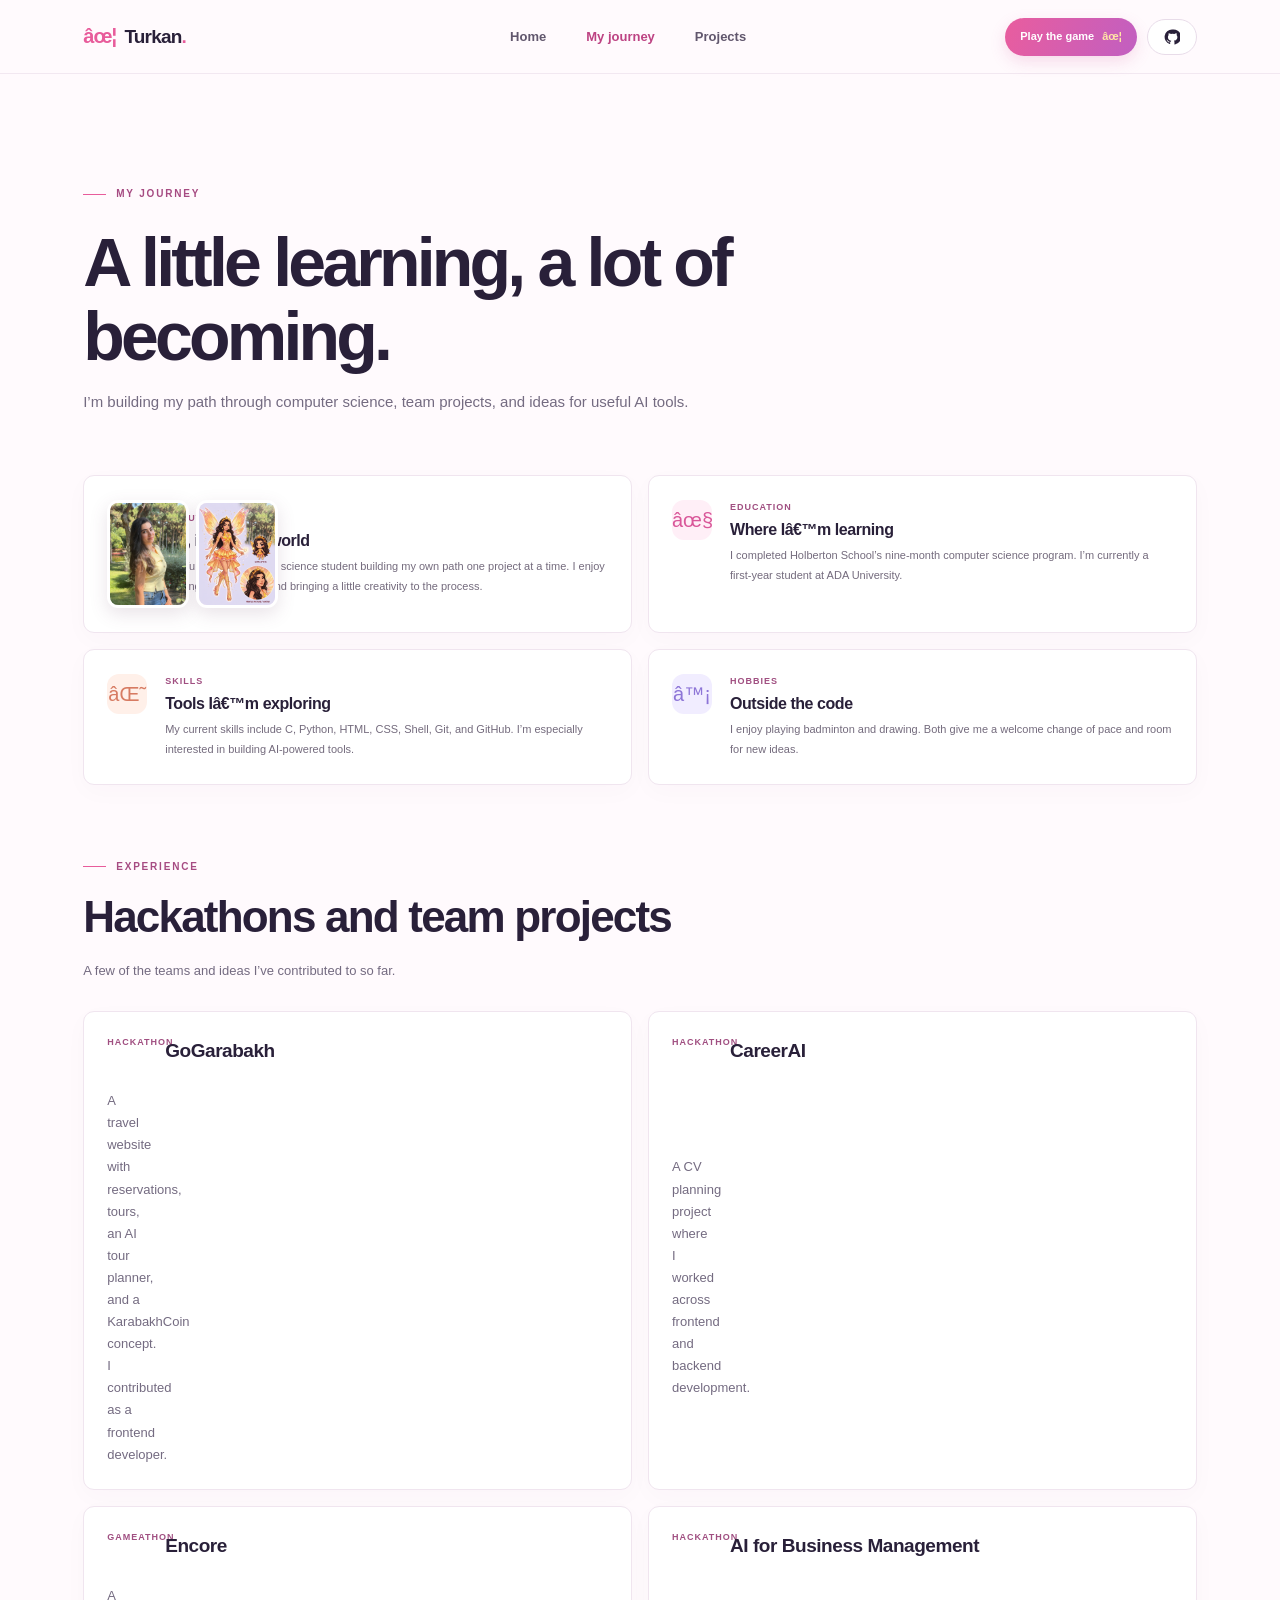
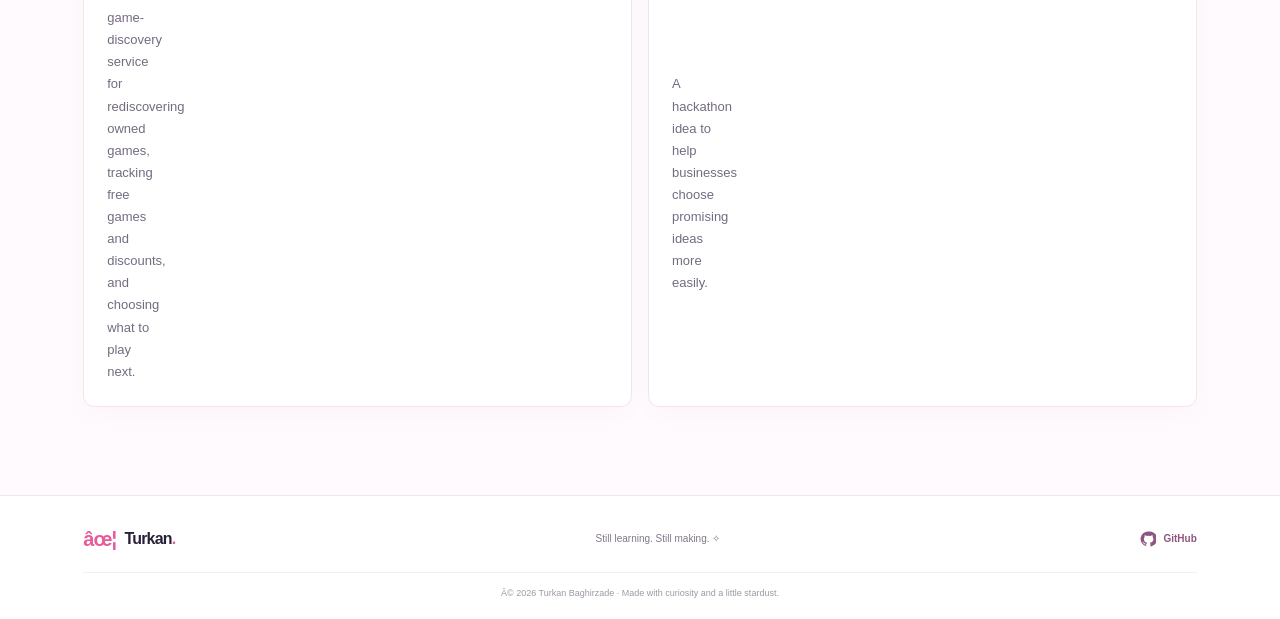
==== commit def59469: "add" ====
--- a/about.html
+++ b/about.html
@@ -1,138 +1,60 @@
-<!doctype html>
+﻿<!doctype html>
 <html lang="en">
   <head>
     <meta charset="utf-8">
     <meta name="viewport" content="width=device-width, initial-scale=1">
     <meta name="theme-color" content="#fff8fc">
-    <meta name="description" content="Meet Turkan Baghirzade: a computer science student, builder, and future AI tools creator.">
+    <meta name="description" content="Turkan Baghirzade's education, skills, hobbies, and hackathon experience.">
     <title>My Journey | Turkan Baghirzade</title>
     <link rel="icon" href="assets/fairy-avatar.svg" type="image/svg+xml">
-    <link rel="stylesheet" href="styles.css?v=7">
+    <link rel="stylesheet" href="styles.css?v=10">
+    <script src="js/data.js?v=4" defer></script>
     <script src="script.js" defer></script>
-    <script src="game.js?v=5" defer></script>
   </head>
-  <body data-stage="about" data-next="projects.html">
+  <body class="classic-page">
     <a class="skip-link" href="#main">Skip to content</a>
     <header class="site-header">
-      <a class="wordmark" href="index.html" aria-label="Turkan Baghirzade, home">
-        <span class="wordmark-star" aria-hidden="true">✦</span>
-        <span>Turkan<span class="wordmark-dot">.</span></span>
-      </a>
+      <a class="wordmark" href="index.html" aria-label="Turkan Baghirzade, home"><span class="wordmark-star" aria-hidden="true">âœ¦</span><span>Turkan<span class="wordmark-dot">.</span></span></a>
       <nav class="site-nav" aria-label="Main navigation">
-        <a href="index.html">Home</a>
-        <a href="about.html" aria-current="page">My journey</a>
-        <a href="projects.html">Projects</a>
+        <a href="index.html">Home</a><a href="about.html" aria-current="page">My journey</a><a href="projects.html">Projects</a>
       </nav>
-      <a class="github-link" href="https://github.com/TurkanBaghirzade/TurkanBaghirzade.github.io" target="_blank" rel="noopener noreferrer">
-        <span aria-hidden="true">⌘</span> GitHub
-      </a>
+      <div class="header-actions">
+        <a class="play-game-button" href="game.html">Play the game <span aria-hidden="true">âœ¦</span></a>
+        <a class="github-link" href="#" data-href="footer.githubUrl" target="_blank" rel="noopener noreferrer" aria-label="Turkan on GitHub"><svg viewBox="0 0 24 24" aria-hidden="true"><path fill="currentColor" d="M12 .9a11.1 11.1 0 0 0-3.51 21.63c.56.1.76-.24.76-.54v-2.08c-3.1.67-3.75-1.32-3.75-1.32-.5-1.28-1.23-1.62-1.23-1.62-1.01-.69.08-.68.08-.68 1.12.08 1.71 1.15 1.71 1.15 1 .1.77 2.42 4.19 1.73.1-.72.39-1.21.7-1.49-2.48-.28-5.09-1.24-5.09-5.52 0-1.22.44-2.21 1.15-2.99-.12-.28-.5-1.42.11-2.95 0 0 .94-.3 3.05 1.14a10.6 10.6 0 0 1 5.55 0c2.11-1.44 3.05-1.14 3.05-1.14.61 1.53.23 2.67.11 2.95.72.78 1.15 1.77 1.15 2.99 0 4.29-2.61 5.24-5.1 5.51.4.35.75 1.03.75 2.08v3.08c0 .3.2.65.77.54A11.1 11.1 0 0 0 12 .9Z"/></svg></a>
+      </div>
     </header>
-
     <main id="main">
-      <section class="game-stage portal-stage" aria-labelledby="stage-title">
-        <div class="game-hud">
-          <span class="world-badge">WORLD 02 <span aria-hidden="true">✦</span></span>
-          <span class="hud-title">The starlight crossing</span>
-          <span class="hud-progress">MY JOURNEY <span aria-hidden="true">•</span> 02 / 03</span>
-        </div>
-        <div class="stage-copy">
-          <p class="stage-kicker">A little learning, a lot of becoming</p>
-          <h1 id="stage-title">This is my story.<br><span>Come on in.</span></h1>
-          <p>Step through the starlight gate to see where I’m learning and what I’m dreaming up.</p>
-        </div>
-        <a class="portal-door" href="projects.html" data-game-link aria-label="Open the magic portal and enter the projects world">
-          <span class="portal-ring" aria-hidden="true"></span>
-          <span class="portal-label">OPEN THE PORTAL <span aria-hidden="true">↗</span></span>
-        </a>
-        <div class="fairy-player" data-player role="img" aria-label="Turkan’s sparkly fairy character from her concept art">
-          <img src="assets/turkan-fairy.png" alt="">
-          <span class="player-name">TURKAN</span>
-        </div>
-        <div class="stage-controls" aria-label="Fairy movement controls">
-          <button type="button" class="move-button" data-move="left" aria-label="Move fairy left">←</button>
-          <button type="button" class="move-button" data-move="right" aria-label="Move fairy right">→</button>
-        </div>
-        <p class="controls-hint" id="controls-hint">Move with ← → or A / D · Click the glowing portal to visit projects</p>
-        <a class="edge-hint" href="projects.html" data-game-link>Next world <span aria-hidden="true">→</span></a>
-        <p class="stage-live" aria-live="polite"></p>
+      <section class="classic-page-hero section-wrap">
+        <p class="eyebrow"><span class="eyebrow-line"></span><span data-copy="about.kicker"></span></p>
+        <h1 data-copy="about.title"></h1>
+        <p data-copy="about.intro"></p>
       </section>
-      <section class="journey section-wrap page-section" id="about" aria-labelledby="journey-title">
-        <div class="section-heading">
-          <p class="eyebrow"><span class="eyebrow-line"></span> My journey</p>
-          <h1 class="page-title" id="journey-title">A little learning,<br><span class="gradient-text">a lot of becoming.</span></h1>
-          <p class="section-lead">No final form yet—and that’s the fun part. Here’s the path I’m building one quest at a time.</p>
-        </div>
+      <section class="journey section-wrap page-section" aria-label="Education, skills, hobbies and experience">
         <div class="journey-layout">
           <div class="journey-story">
             <article class="story-card about-photo-card">
-              <div class="identity-images" aria-label="Turkan in real life and as a fairy">
-                <div class="real-portrait">
-                <img src="picture/Turkan.jpeg" alt="Turkan outdoors, wearing a yellow top">
-                </div>
-                <img class="fairy-reference" src="picture/personality.jpeg" alt="Turkan’s sparkly fairy character concept">
-              </div>
-              <div>
-                <p class="card-kicker">The person behind the sparkle</p>
-                <h2>Me, in the real world</h2>
-                <p>The fairy is my playful, star-powered alter ego. The photo is me—Turkan—bringing a little of that bright, creative energy into real life.</p>
-              </div>
+              <div class="identity-images"><div class="real-portrait"><img src="picture/Turkan.jpeg" alt="Turkan outdoors, wearing a yellow top"></div><img class="fairy-reference" src="picture/personality.jpeg" alt="Original sparkly fairy character concept"></div>
+              <div><p class="card-kicker">About me</p><h2>Me, in the real world</h2><p data-copy="about.cards.0"></p></div>
             </article>
-            <article class="story-card">
-              <span class="story-icon" aria-hidden="true">✧</span>
-              <div>
-                <p class="card-kicker">Where I’m learning</p>
-                <h2>Two classrooms, one curious mind</h2>
-                <p>I’m a first-year student at ADA University and I’m also studying computer science through Holberton School’s nine-month program. I’m building my foundations through practice, projects, and collaboration.</p>
-              </div>
-            </article>
-            <article class="story-card">
-              <span class="story-icon story-icon-peach" aria-hidden="true">⌘</span>
-              <div>
-                <p class="card-kicker">What I’m exploring</p>
-                <h2>From first lines to useful tools</h2>
-                <p>I work with C, Python, Shell, HTML, and CSS, and use Git and GitHub to keep track of the journey. I’m especially interested in AI-powered tools and thoughtful web experiences.</p>
-              </div>
-            </article>
-            <article class="story-card">
-              <span class="story-icon story-icon-lilac" aria-hidden="true">♡</span>
-              <div>
-                <p class="card-kicker">Outside the code</p>
-                <h2>Movement, doodles, fresh ideas</h2>
-                <p>Badminton gives me a reason to move; drawing gives my ideas somewhere to land. I bring a little of both energy and imagination into the things I build.</p>
-              </div>
-            </article>
+            <article class="story-card"><span class="story-icon" aria-hidden="true">âœ§</span><div><p class="card-kicker">Education</p><h2>Where Iâ€™m learning</h2><p data-copy="about.cards.1"></p></div></article>
+            <article class="story-card"><span class="story-icon story-icon-peach" aria-hidden="true">âŒ˜</span><div><p class="card-kicker">Skills</p><h2>Tools Iâ€™m exploring</h2><p data-copy="about.cards.2"></p></div></article>
+            <article class="story-card"><span class="story-icon story-icon-lilac" aria-hidden="true">â™¡</span><div><p class="card-kicker">Hobbies</p><h2>Outside the code</h2><p data-copy="about.cards.3"></p></div></article>
           </div>
-          <aside class="quest-panel" aria-labelledby="quest-title">
-            <div class="quest-topline"><span class="quest-emblem" aria-hidden="true">✦</span><span>YOUR ADVENTURE LOG</span></div>
-            <h2 id="quest-title">Collect your stardust</h2>
-            <p class="quest-instructions">Tap a quest as you explore. Your progress stays on this device.</p>
-            <div class="level-row"><span>LEVEL <strong id="level-number">01</strong></span><span><strong id="xp-count">0</strong> / 30 XP</span></div>
-            <div class="xp-track" role="progressbar" aria-label="Stardust progress to next level" aria-valuemin="0" aria-valuemax="30" aria-valuenow="0" id="xp-progress"><span id="xp-fill"></span></div>
-            <div class="quest-list">
-              <button class="quest-item" type="button" data-quest="about" data-xp="10" aria-pressed="false">
-                <span class="quest-check" aria-hidden="true">✓</span><span><strong>Meet the maker</strong><small>Read my journey</small></span><span class="quest-xp">+10</span>
-              </button>
-              <button class="quest-item" type="button" data-quest="projects" data-xp="10" aria-pressed="false">
-                <span class="quest-check" aria-hidden="true">✓</span><span><strong>Explore the workbench</strong><small>Browse my projects</small></span><span class="quest-xp">+10</span>
-              </button>
-              <button class="quest-item" type="button" data-quest="github" data-xp="10" aria-pressed="false">
-                <span class="quest-check" aria-hidden="true">✓</span><span><strong>Visit the code garden</strong><small>Explore my project repo</small></span><span class="quest-xp">+10</span>
-              </button>
-            </div>
-            <p class="quest-footnote" id="quest-message" aria-live="polite">Every small step counts. You’ve got this!</p>
-            <a class="quest-github-link" href="https://github.com/TurkanBaghirzade/TurkanBaghirzade.github.io" target="_blank" rel="noopener noreferrer">Open my GitHub ↗</a>
-          </aside>
+        </div>
+      </section>
+      <section class="classic-hackathons section-wrap" aria-labelledby="hackathons-title">
+        <div class="section-heading"><p class="eyebrow"><span class="eyebrow-line"></span>Experience</p><h2 class="page-title" id="hackathons-title" data-copy="about.hackathonsTitle"></h2><p class="section-lead" data-copy="about.hackathonsIntro"></p></div>
+        <div class="hackathon-grid">
+          <article class="story-card"><p class="card-kicker">Hackathon</p><h3 data-copy="about.hackathons.0.title"></h3><p data-copy="about.hackathons.0.text"></p></article>
+          <article class="story-card"><p class="card-kicker">Hackathon</p><h3 data-copy="about.hackathons.1.title"></h3><p data-copy="about.hackathons.1.text"></p></article>
+          <article class="story-card"><p class="card-kicker">Gameathon</p><h3 data-copy="about.hackathons.2.title"></h3><p data-copy="about.hackathons.2.text"></p></article>
+          <article class="story-card"><p class="card-kicker">Hackathon</p><h3 data-copy="about.hackathons.3.title"></h3><p data-copy="about.hackathons.3.text"></p></article>
         </div>
       </section>
     </main>
-
     <footer class="site-footer">
-      <div class="footer-inner">
-        <a class="wordmark footer-mark" href="index.html"><span class="wordmark-star" aria-hidden="true">✦</span><span>Turkan<span class="wordmark-dot">.</span></span></a>
-        <p>Still learning. Still making. <span aria-hidden="true">✧</span></p>
-        <a class="footer-github" href="https://github.com/TurkanBaghirzade/TurkanBaghirzade.github.io" target="_blank" rel="noopener noreferrer">Find me on GitHub ↗</a>
-      </div>
-      <p class="copyright">© <span id="current-year">2026</span> Turkan Baghirzade · Made with curiosity and a little stardust.</p>
+      <div class="footer-inner"><a class="wordmark footer-mark" href="index.html"><span class="wordmark-star" aria-hidden="true">âœ¦</span><span>Turkan<span class="wordmark-dot">.</span></span></a><p data-copy="footer.tagline"></p><a class="footer-github" href="#" data-href="footer.githubUrl" target="_blank" rel="noopener noreferrer"><svg viewBox="0 0 24 24" aria-hidden="true"><path fill="currentColor" d="M12 .9a11.1 11.1 0 0 0-3.51 21.63c.56.1.76-.24.76-.54v-2.08c-3.1.67-3.75-1.32-3.75-1.32-.5-1.28-1.23-1.62-1.23-1.62-1.01-.69.08-.68.08-.68 1.12.08 1.71 1.15 1.71 1.15 1 .1.77 2.42 4.19 1.73.1-.72.39-1.21.7-1.49-2.48-.28-5.09-1.24-5.09-5.52 0-1.22.44-2.21 1.15-2.99-.12-.28-.5-1.42.11-2.95 0 0 .94-.3 3.05 1.14a10.6 10.6 0 0 1 5.55 0c2.11-1.44 3.05-1.14 3.05-1.14.61 1.53.23 2.67.11 2.95.72.78 1.15 1.77 1.15 2.99 0 4.29-2.61 5.24-5.1 5.51.4.35.75 1.03.75 2.08v3.08c0 .3.2.65.77.54A11.1 11.1 0 0 0 12 .9Z"/></svg><span data-copy="footer.githubLabel"></span></a></div>
+      <p class="copyright">Â© <span id="current-year">2026</span> <span data-copy="footer.copyright"></span></p>
     </footer>
   </body>
 </html>
--- a/styles.css
+++ b/styles.css
@@ -253,6 +253,156 @@
 body[data-stage] .copyright { border-top-color: rgba(255, 222, 151, .22); }
 body[data-stage] .footer-github { color: #ffdb91; }
 
+/* The game view occupies one viewport; ?classic=1 restores the full portfolio. */
+body[data-stage]:not(.classic-view) { width: 100%; height: 100vh; height: 100dvh; min-height: 0; overflow: hidden; }
+body[data-stage]:not(.classic-view) .site-header { position: absolute; inset: 0 0 auto; height: 74px; }
+body[data-stage]:not(.classic-view) main, body[data-stage]:not(.classic-view) .game-stage { width: 100%; height: 100vh; height: 100dvh; min-height: 0; }
+body[data-stage]:not(.classic-view) main > section:not(.game-stage),
+body[data-stage]:not(.classic-view) .site-footer { display: none; }
+body[data-stage]:not(.classic-view) .game-stage { border: 0; touch-action: none; }
+body[data-stage]:not(.classic-view) .stage-copy { top: max(21%, 116px); }
+body[data-stage]:not(.classic-view) .classic-link { margin-left: auto; color: #ffdb91; font-size: 11px; font-weight: 700; text-decoration: none; white-space: nowrap; }
+body[data-stage].classic-view { overflow-x: hidden; }
+body[data-stage].classic-view .classic-link { display: none; }
+
+body[data-stage]:not(.classic-view) .game-stage { cursor: crosshair; }
+body[data-stage]:not(.classic-view) .fairy-player { z-index: 6; top: 0; right: auto; bottom: auto; left: 0; pointer-events: none; }
+body[data-stage]:not(.classic-view) .fairy-player::before { position: absolute; z-index: -1; right: 20px; bottom: 15px; left: 20px; height: 13px; border-radius: 50%; background: rgba(32, 20, 45, .32); content: ""; filter: blur(5px); }
+body[data-stage]:not(.classic-view) .controls-hint { display: none; }
+body[data-stage]:not(.classic-view) .game-stage::after { position: absolute; z-index: 8; right: 18%; bottom: 18px; left: 18%; color: #fff8df; content: attr(data-action-hint); font-size: 10px; font-weight: 700; pointer-events: none; text-align: center; text-shadow: 0 2px 9px #251a3d; }
+.portal-door.world-gate { appearance: none; border: 0; background: transparent; cursor: pointer; padding: 0; }
+.game-stage .stage-link[hidden], .game-stage .edge-hint[hidden] { display: none !important; }
+.portal-door .gate-leaf { position: absolute; z-index: 1; top: 11%; bottom: 9%; width: 49%; border: 2px solid rgba(255, 244, 190, .9); background: linear-gradient(140deg, rgba(255, 234, 174, .46), rgba(168, 121, 220, .42)); box-shadow: inset 0 0 18px rgba(255, 255, 255, .58), 0 0 17px rgba(255, 222, 131, .36); transform-style: preserve-3d; transition: transform .65s cubic-bezier(.2,.75,.2,1); }
+.portal-door .gate-leaf-left { left: 2%; border-radius: 60% 8px 0 0; transform-origin: left center; }
+.portal-door .gate-leaf-right { right: 2%; border-radius: 8px 60% 0 0; transform-origin: right center; }
+.portal-door.is-opening .gate-leaf-left { transform: perspective(450px) rotateY(-112deg); }
+.portal-door.is-opening .gate-leaf-right { transform: perspective(450px) rotateY(112deg); }
+.portal-door.is-opening .portal-ring { opacity: 1; box-shadow: 0 0 75px 30px rgba(255, 231, 167, .9), inset 0 0 45px #fff; }
+
+.interior-scene { position: absolute; z-index: 2; inset: 0; display: none; overflow: hidden; background: #402d4c url("picture/library.jpeg") center / cover no-repeat; isolation: isolate; }
+.game-stage.is-interior .interior-scene { display: block; }
+.interior-shade { position: absolute; inset: 0; background: linear-gradient(180deg, rgba(30, 14, 44, .18), transparent 34%, rgba(39, 19, 40, .12)); pointer-events: none; }
+.interior-floor { position: absolute; z-index: 1; right: 4%; bottom: 0; left: 4%; height: 31%; background: linear-gradient(180deg, rgba(255, 230, 160, .025), rgba(255, 229, 166, .11)); clip-path: polygon(14% 0, 86% 0, 100% 100%, 0 100%); pointer-events: none; }
+.interior-nameplate { position: absolute; z-index: 8; top: 92px; left: 50%; display: grid; gap: 3px; padding: 8px 16px; border: 1px solid rgba(255, 228, 174, .55); border-radius: 20px; background: rgba(39, 24, 47, .72); color: #fff1bf; font-size: 9px; font-weight: 800; letter-spacing: 1.8px; text-align: center; transform: translateX(-50%); backdrop-filter: blur(8px); }
+.interior-nameplate small { color: #f7e8df; font-size: 8px; font-weight: 500; letter-spacing: .2px; }
+.scene-objects { position: absolute; z-index: 5; inset: 0; }
+.scene-object { position: absolute; display: grid; min-width: 76px; justify-items: center; gap: 2px; padding: 6px 8px; border: 0; background: transparent; color: #fff9e8; cursor: pointer; transform: translate(-50%, -50%); filter: drop-shadow(0 2px 6px rgba(36, 18, 40, .75)); }
+.object-icon { position: relative; z-index: 1; display: grid; width: 43px; height: 43px; place-items: center; border: 1px solid rgba(255, 237, 184, .78); border-radius: 50%; background: rgba(66, 39, 73, .68); font-size: 23px; transition: transform .2s ease, box-shadow .2s ease; }
+.object-glow { position: absolute; top: 3px; left: 50%; width: 48px; height: 48px; border-radius: 50%; background: rgba(255, 220, 121, .5); filter: blur(12px); opacity: .52; transform: translateX(-50%); transition: opacity .2s ease, transform .2s ease; }
+.object-label { position: relative; z-index: 1; max-width: 146px; padding: 3px 7px; border: 1px solid rgba(255, 235, 195, .42); border-radius: 12px; background: rgba(36, 22, 49, .76); font-size: 8px; font-weight: 700; white-space: nowrap; }
+.scene-object:hover .object-icon, .scene-object:focus-visible .object-icon { box-shadow: 0 0 25px rgba(255, 228, 147, .9); transform: translateY(-4px) scale(1.08); }
+.scene-object:hover .object-glow, .scene-object:focus-visible .object-glow { opacity: .95; transform: translateX(-50%) scale(1.3); }
+.scene-object-exit .object-icon { border-radius: 10px 10px 5px 5px; background: linear-gradient(135deg, #f5d48e, #87577c); }
+.scene-object-exit.is-opening .object-icon { transform: perspective(220px) rotateY(-48deg); box-shadow: 0 0 28px rgba(255, 226, 154, .92); }
+.game-stage.is-interior .stage-copy, .game-stage.is-interior > .game-hud, .game-stage.is-interior > .stage-controls, .game-stage.is-interior > .edge-hint, .game-stage.is-interior > .portal-door, .game-stage.is-interior > .controls-hint { display: none; }
+.game-stage.is-interior::after { display: none; }
+.game-stage.is-interior .fairy-player { z-index: 7; }
+.interaction-hint { position: absolute; z-index: 9; right: 18%; bottom: 18px; left: 18%; margin: 0; color: #fff6df; font-size: 10px; font-weight: 700; text-align: center; text-shadow: 0 2px 9px #24172f; pointer-events: none; }
+.game-card-overlay { position: absolute; z-index: 20; inset: 0; display: grid; place-items: center; padding: 18px; background: rgba(26, 17, 39, .66); backdrop-filter: blur(5px); }
+.game-card-overlay[hidden] { display: none; }
+.game-info-card { position: relative; display: grid; width: min(580px, 100%); grid-template-columns: minmax(130px, .8fr) 1.2fr; overflow: hidden; border: 1px solid rgba(255, 226, 172, .8); border-radius: 16px; background: linear-gradient(145deg, #fffaf0, #fff0f8 68%, #f0e9ff); box-shadow: 0 24px 70px rgba(17, 10, 29, .42); color: #362641; }
+.game-card-image { display: block; width: 100%; height: 100%; min-height: 220px; object-fit: cover; }
+.game-card-copy { align-self: center; padding: 26px 25px; }
+.game-card-eyebrow { margin: 0 0 8px; color: #a45d8c; font-size: 8px; font-weight: 800; letter-spacing: 1.5px; }
+.game-card-copy h2 { margin: 0 0 10px; color: #34233e; font-size: 25px; letter-spacing: -.8px; line-height: 1.15; }
+.game-card-body { margin: 0; color: #65596c; font-size: 12px; line-height: 1.8; }
+.game-card-close { position: absolute; z-index: 1; top: 9px; right: 10px; display: grid; width: 31px; height: 31px; place-items: center; border: 1px solid #ead7e6; border-radius: 50%; background: rgba(255, 255, 255, .9); color: #513c58; cursor: pointer; font-size: 22px; line-height: 1; }
+.stage-transition { z-index: 30; }
+.game-stage.is-exiting { filter: brightness(1.2) saturate(1.1); }
+
+.castle-hotspots, .library-layer { position: absolute; z-index: 5; inset: 0; }
+.castle-object { min-width: 130px; }
+.castle-object .object-icon { width: 62px; height: 62px; border-color: rgba(255, 227, 159, .9); background: rgba(51, 31, 65, .8); font-size: 34px; }
+.castle-object .object-label { max-width: 190px; padding: 5px 9px; font-size: 9px; }
+.castle-object.is-opening .object-icon { box-shadow: 0 0 38px rgba(255, 225, 142, .95); transform: scale(1.15) rotateY(35deg); }
+.game-stage.is-library .stage-copy, .game-stage.is-library > .game-hud, .game-stage.is-library > .stage-controls, .game-stage.is-library > .edge-hint, .game-stage.is-library > .portal-door { display: none; }
+.game-stage.is-library::after { display: none; }
+.library-layer { z-index: 5; }
+.library-nameplate { position: absolute; z-index: 8; top: 91px; left: 50%; display: grid; gap: 3px; min-width: 210px; padding: 9px 16px; border: 1px solid rgba(255, 223, 153, .6); border-radius: 18px; background: rgba(37, 24, 49, .82); color: #fff3d2; text-align: center; transform: translateX(-50%); backdrop-filter: blur(8px); }
+.library-nameplate strong { font-size: 10px; letter-spacing: 1.3px; text-transform: uppercase; }
+.library-nameplate small { color: #e7d9e9; font-size: 8px; letter-spacing: .7px; }
+.library-hotspots { position: absolute; inset: 0; }
+.library-object { min-width: 78px; }
+.library-object .object-icon { width: 46px; height: 46px; background: rgba(45, 30, 60, .82); }
+.library-object .object-label { max-width: 165px; }
+.library-exit { z-index: 7; }
+.library-hint { position: absolute; z-index: 9; right: 12%; bottom: 18px; left: 12%; margin: 0; color: #fff5df; font-size: 10px; font-weight: 700; text-align: center; text-shadow: 0 2px 9px #23182f; pointer-events: none; }
+.library-card-overlay { position: absolute; z-index: 22; inset: 0; display: grid; place-items: center; overflow: auto; padding: 22px; background: rgba(19, 13, 31, .72); backdrop-filter: blur(6px); }
+.library-card-overlay[hidden] { display: none; }
+.library-info-card { position: relative; display: grid; width: min(820px, 100%); max-height: min(86vh, 760px); grid-template-columns: minmax(220px, .82fr) 1.18fr; overflow: auto; border: 1px solid rgba(255, 224, 166, .72); border-radius: 18px; background: rgba(31, 24, 43, .96); box-shadow: 0 25px 90px rgba(0, 0, 0, .5); color: #fff9ef; }
+.library-card-media { position: relative; min-height: 310px; background: linear-gradient(145deg, rgba(232, 162, 207, .22), rgba(133, 105, 190, .22)); }
+.library-card-media img { display: block; width: 100%; height: 100%; min-height: 310px; object-fit: cover; }
+.library-card-media img[hidden] { display: none; }
+.library-image-note { position: absolute; right: 10px; bottom: 10px; left: 10px; margin: 0; padding: 6px 8px; border-radius: 6px; background: rgba(23, 17, 33, .82); color: #f4e8f0; font-size: 9px; line-height: 1.4; }
+.library-image-note[hidden] { display: none; }
+.library-card-content { overflow: auto; padding: 35px 34px 30px; }
+.library-card-eyebrow { margin: 0 0 8px; color: #f4cf87; font-size: 9px; font-weight: 800; letter-spacing: 1.4px; }
+.library-card-content h2 { margin: 0 40px 20px 0; color: #fff9ef; font-size: clamp(24px, 3vw, 34px); letter-spacing: -.8px; line-height: 1.15; }
+.library-card-fields { display: grid; gap: 15px; margin: 0; }
+.library-card-fields > div { display: grid; gap: 4px; }
+.library-card-fields dt { color: #f4cf87; font-size: 11px; font-weight: 800; letter-spacing: .4px; }
+.library-card-fields dd { margin: 0; color: #f2eaf3; font-size: 14px; line-height: 1.7; }
+.library-card-link { display: inline-flex; margin-top: 17px; padding: 9px 13px; border: 1px solid rgba(255, 223, 159, .55); border-radius: 20px; color: #fff1c8; font-size: 12px; font-weight: 700; text-decoration: none; }
+.library-card-link[hidden] { display: none; }
+.library-card-close { position: absolute; z-index: 2; top: 11px; right: 11px; display: grid; width: 38px; height: 38px; place-items: center; border: 1px solid rgba(255, 235, 207, .5); border-radius: 50%; background: rgba(255, 255, 255, .12); color: white; cursor: pointer; font-size: 25px; line-height: 1; }
+.magic-bag-panel { position: absolute; z-index: 10; top: 96px; right: 4%; width: min(230px, 26vw); max-height: 46vh; overflow: auto; padding: 12px; border: 1px solid rgba(255, 226, 165, .7); border-radius: 13px; background: rgba(31, 23, 43, .86); box-shadow: 0 12px 32px rgba(23, 13, 34, .28); color: #fff6e6; backdrop-filter: blur(9px); }
+.magic-bag-heading { display: flex; align-items: center; justify-content: space-between; gap: 10px; padding-bottom: 8px; border-bottom: 1px solid rgba(255, 226, 165, .25); color: #ffe7ae; font-size: 12px; font-weight: 800; }
+.magic-bag-count { display: grid; min-width: 36px; height: 28px; place-items: center; border-radius: 14px; background: rgba(255, 223, 148, .19); color: #fff4d4; font-size: 11px; }
+.magic-bag-list { display: flex; flex-wrap: wrap; gap: 6px; margin: 9px 0 0; padding: 0; list-style: none; }
+.magic-bag-item { padding: 4px 7px; border: 1px solid rgba(255, 227, 169, .28); border-radius: 13px; background: rgba(255, 255, 255, .09); color: #f7ebf2; font-size: 9px; font-weight: 700; }
+.magic-bag-empty { color: #e6d9ea; font-size: 9px; line-height: 1.5; }
+.scene-nav { --scene-nav-height: 68px; position: absolute; z-index: 20; right: 50%; bottom: 10px; display: flex; width: min(760px, calc(100% - 32px)); min-height: 48px; align-items: center; justify-content: center; gap: 14px; padding: 7px 10px; border: 1px solid rgba(255, 226, 165, .56); border-radius: 16px; background: rgba(28, 21, 41, .88); box-shadow: 0 10px 30px rgba(14, 9, 25, .32); transform: translateX(50%); backdrop-filter: blur(10px); }
+.scene-nav-items { display: flex; flex: 1; align-items: center; justify-content: center; gap: 6px; }
+.scene-nav-item { min-height: 34px; padding: 0 14px; border: 1px solid transparent; border-radius: 20px; background: transparent; color: #eee4f0; cursor: pointer; font: inherit; font-size: 10px; font-weight: 700; white-space: nowrap; transition: background .18s ease, border-color .18s ease, color .18s ease; }
+.scene-nav-item:hover, .scene-nav-item:focus-visible { border-color: rgba(255, 224, 164, .56); outline: none; color: #fff2cb; }
+.scene-nav-item.is-current { border-color: rgba(255, 224, 164, .62); background: linear-gradient(115deg, rgba(225, 121, 171, .3), rgba(160, 127, 211, .34)); color: #fff2cb; box-shadow: 0 0 15px rgba(255, 208, 133, .18); }
+.scene-visit-count { flex: 0 0 auto; color: #f1d99f; font-size: 9px; font-weight: 700; white-space: nowrap; }
+body[data-stage]:not(.classic-view) .game-stage::after { bottom: 82px; }
+body[data-stage]:not(.classic-view) .stage-controls { bottom: 78px; }
+body[data-stage]:not(.classic-view) .controls-hint { display: none; }
+.library-hint { bottom: 82px; }
+.library-card-overlay { z-index: 22; }
+
+.normal-home { min-height: 100vh; }
+.header-actions { display: flex; align-items: center; gap: 10px; }
+.play-game-button { display: inline-flex; min-height: 38px; align-items: center; gap: 8px; padding: 0 15px; border-radius: 24px; background: linear-gradient(110deg, #e95d9e, #c15fc1); box-shadow: 0 6px 16px rgba(211, 81, 151, .18); color: #fff; font-size: 11px; font-weight: 700; text-decoration: none; white-space: nowrap; }
+.play-game-button span { color: #ffe6a5; }
+.welcome-overlay[hidden] { display: none; }
+.welcome-overlay { position: fixed; z-index: 50; inset: 0; display: grid; place-items: center; padding: 22px; background: rgba(29, 19, 47, .62); backdrop-filter: blur(8px); }
+.welcome-card { position: relative; width: min(440px, 100%); padding: 42px 36px 34px; border: 1px solid rgba(255, 223, 160, .7); border-radius: 20px; background: linear-gradient(145deg, #fffdfd, #fff5fb 60%, #f7f1ff); box-shadow: 0 26px 90px rgba(18, 10, 35, .35); text-align: center; }
+.welcome-spark { display: grid; width: 48px; height: 48px; place-items: center; margin: 0 auto 18px; border-radius: 50%; background: #fff0c9; color: #c27e37; font-size: 25px; box-shadow: 0 0 28px rgba(255, 208, 122, .46); }
+.welcome-card .eyebrow { justify-content: center; margin-bottom: 10px; }
+.welcome-card h2 { margin-bottom: 9px; font-size: 31px; letter-spacing: -1px; }
+.welcome-card > p:not(.eyebrow) { margin-bottom: 23px; color: var(--muted); font-size: 13px; }
+.welcome-actions { display: grid; grid-template-columns: 1fr 1fr; gap: 10px; }
+.welcome-actions .button { min-height: 46px; padding: 0 12px; cursor: pointer; }
+.welcome-classic { border: 1px solid #e8dce9; background: #fff; color: var(--ink); }
+.welcome-classic:hover { border-color: #d99ac3; background: #fff8fc; }
+.github-link svg, .footer-github svg { display: block; width: 16px; height: 16px; flex: 0 0 16px; }
+.footer-github { display: inline-flex; align-items: center; gap: 7px; }
+.classic-page-hero { padding-top: clamp(60px, 9vw, 112px); padding-bottom: 38px; }
+.classic-page-hero h1 { max-width: 850px; margin-bottom: 14px; color: var(--ink); font-size: clamp(42px, 6vw, 68px); }
+.classic-page-hero > p:last-child { max-width: 680px; margin-bottom: 0; color: var(--muted); font-size: 15px; line-height: 1.8; }
+.classic-page .page-section { padding-top: 22px; padding-bottom: 38px; }
+.classic-page .journey-layout { grid-template-columns: 1fr; }
+.classic-page .journey-story { display: grid; grid-template-columns: repeat(2, minmax(0, 1fr)); gap: 16px; }
+.classic-page .story-card { min-height: 100%; }
+.classic-hackathons { padding-top: 36px; padding-bottom: 88px; }
+.classic-hackathons .section-heading { max-width: 720px; margin-bottom: 28px; }
+.classic-hackathons .page-title { font-size: clamp(32px, 4vw, 44px); letter-spacing: -1.8px; }
+.hackathon-grid { display: grid; grid-template-columns: repeat(2, minmax(0, 1fr)); gap: 16px; }
+.hackathon-grid .story-card { padding: 23px; }
+.hackathon-grid h3 { margin-bottom: 8px; font-size: 19px; }
+.hackathon-grid .story-card p:last-child { margin-bottom: 0; color: var(--muted); font-size: 13px; line-height: 1.7; }
+.classic-projects { padding: 10px 0 90px; background: linear-gradient(180deg, #fffafd, #fff5fb); }
+.classic-project-grid { grid-template-columns: repeat(3, minmax(0, 1fr)); }
+.project-image-wrap { position: relative; height: 230px; overflow: hidden; background: #f1e7f2; }
+.project-screenshot { display: block; width: 100%; height: 100%; object-fit: cover; }
+.project-image-wrap > p { position: absolute; right: 9px; bottom: 8px; left: 9px; margin: 0; padding: 7px 9px; border-radius: 7px; background: rgba(31, 24, 43, .84); color: #fff8ed; font-size: 9px; line-height: 1.45; }
+.classic-project-grid .project-content { min-height: 235px; }
+.classic-project-grid .project-content > p { min-height: 86px; }
+.classic-project-grid .project-footer { align-items: flex-start; }
+
 @media (max-width: 850px) {
   .site-header { padding-right: 5%; padding-left: 5%; }
   .hero { min-height: 590px; grid-template-columns: 1fr .9fr; }
@@ -267,6 +417,7 @@
   .stage-copy { left: 6%; width: 46%; }
   .stage-copy h1 { font-size: clamp(36px, 5vw, 48px); }
   .portal-door { left: 53%; }
+  .classic-project-grid { grid-template-columns: repeat(2, minmax(0, 1fr)); }
 }
 @media (max-width: 620px) {
   html { scroll-padding-top: 72px; }
@@ -332,6 +483,59 @@
   body[data-stage] .game-stage { height: min(70vh, 590px); min-height: 490px; }
   body[data-stage] .journey { padding-top: 56px; padding-bottom: 58px; }
   body[data-stage] .home-welcome { margin-top: 22px; margin-bottom: 38px; padding: 18px; }
+  body[data-stage]:not(.classic-view) .site-header { height: 64px; }
+  body[data-stage]:not(.classic-view) .stage-copy { top: 17%; }
+  body[data-stage]:not(.classic-view) .classic-link { font-size: 9px; }
+  .normal-home .site-header { gap: 8px; padding-right: 4%; padding-left: 4%; }
+  .header-actions { gap: 6px; }
+  .play-game-button { min-height: 34px; padding: 0 9px; font-size: 9px; }
+  .normal-home .site-nav { gap: 10px; }
+  .normal-home .site-nav a { font-size: 9px; }
+  .normal-home .github-link { display: none; }
+  .classic-page .github-link { display: none; }
+  .classic-page .site-header { gap: 8px; padding-right: 4%; padding-left: 4%; }
+  .classic-page .site-nav { gap: 10px; }
+  .classic-page .site-nav a { font-size: 9px; }
+  .classic-page .header-actions { gap: 0; }
+  .classic-page-hero { padding-top: 52px; padding-bottom: 25px; }
+  .classic-page-hero h1 { font-size: clamp(38px, 10vw, 54px); letter-spacing: -2px; }
+  .classic-page .journey-story, .hackathon-grid { grid-template-columns: 1fr; }
+  .classic-project-grid { grid-template-columns: 1fr; }
+  .project-image-wrap { height: 210px; }
+  .welcome-card { padding: 34px 22px 26px; }
+  .welcome-actions { grid-template-columns: 1fr; }
+  .game-stage::after, .interaction-hint { right: 5% !important; left: 5% !important; font-size: 8px !important; }
+  .interior-nameplate { top: 75px; max-width: 90%; }
+  .interior-nameplate small { font-size: 7px; }
+  .object-icon { width: 37px; height: 37px; font-size: 20px; }
+  .object-label { max-width: 112px; font-size: 7px; }
+  .scene-object { min-width: 62px; padding: 4px; }
+  .game-info-card { width: min(390px, 100%); grid-template-columns: 1fr; }
+  .game-card-image { height: 150px; min-height: 0; max-height: 30vh; }
+  .game-card-copy { padding: 18px 20px 21px; }
+  .game-card-copy h2 { font-size: 21px; }
+  .game-card-body { font-size: 11px; }
+  .castle-object { min-width: 98px; }
+  .castle-object .object-icon { width: 52px; height: 52px; font-size: 28px; }
+  .castle-object .object-label { max-width: 135px; font-size: 8px; white-space: normal; }
+  .library-nameplate { top: 74px; max-width: 90%; }
+  .library-hint { right: 4%; left: 4%; font-size: 8px; }
+  .library-card-overlay { padding: 10px; }
+  .library-info-card { width: min(460px, 100%); max-height: 90vh; grid-template-columns: 1fr; }
+  .library-card-media { min-height: 0; max-height: 28vh; }
+  .library-card-media img { height: 25vh; min-height: 130px; max-height: 25vh; }
+  .library-card-content { padding: 22px 20px 20px; }
+  .library-card-content h2 { font-size: 25px; }
+  .library-card-fields dd { font-size: 13px; }
+  .magic-bag-panel { top: 73px; right: 3%; width: min(175px, 42vw); max-height: 34vh; padding: 8px; }
+  .magic-bag-heading { font-size: 10px; }
+  .magic-bag-item { font-size: 8px; }
+  .scene-nav { --scene-nav-height: 65px; right: 50%; bottom: 7px; width: calc(100% - 16px); min-height: 44px; gap: 4px; padding: 5px 5px; border-radius: 13px; }
+  .scene-nav-items { gap: 2px; }
+  .scene-nav-item { min-width: 0; min-height: 34px; flex: 1; padding: 0 4px; font-size: 8px; white-space: normal; line-height: 1.15; }
+  .scene-visit-count { position: absolute; right: 9px; bottom: calc(100% + 3px); padding: 3px 6px; border-radius: 9px; background: rgba(28, 21, 41, .86); font-size: 8px; }
+  body[data-stage]:not(.classic-view) .game-stage::after, .library-hint { bottom: 76px; }
+  body[data-stage]:not(.classic-view) .stage-controls { bottom: 72px; }
 }
 @media (max-width: 390px) {
   .site-nav { gap: 9px; }
